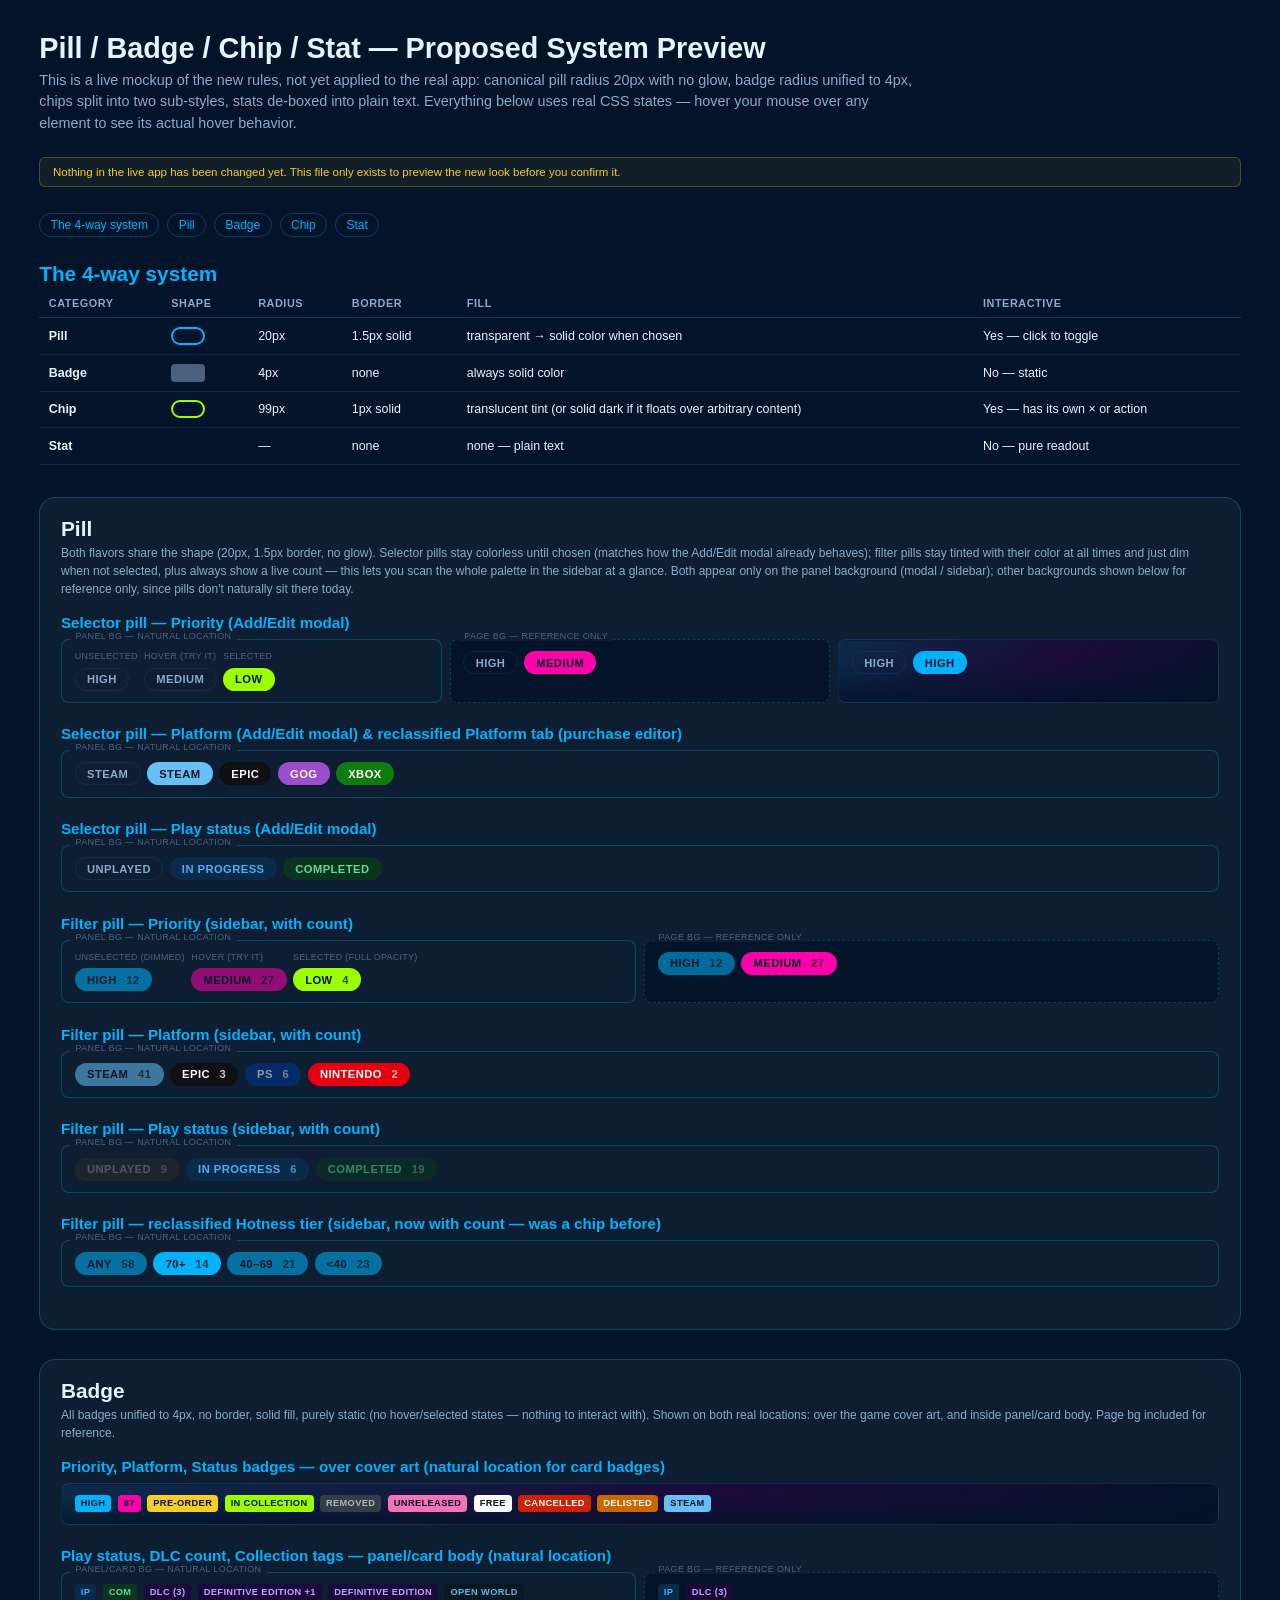
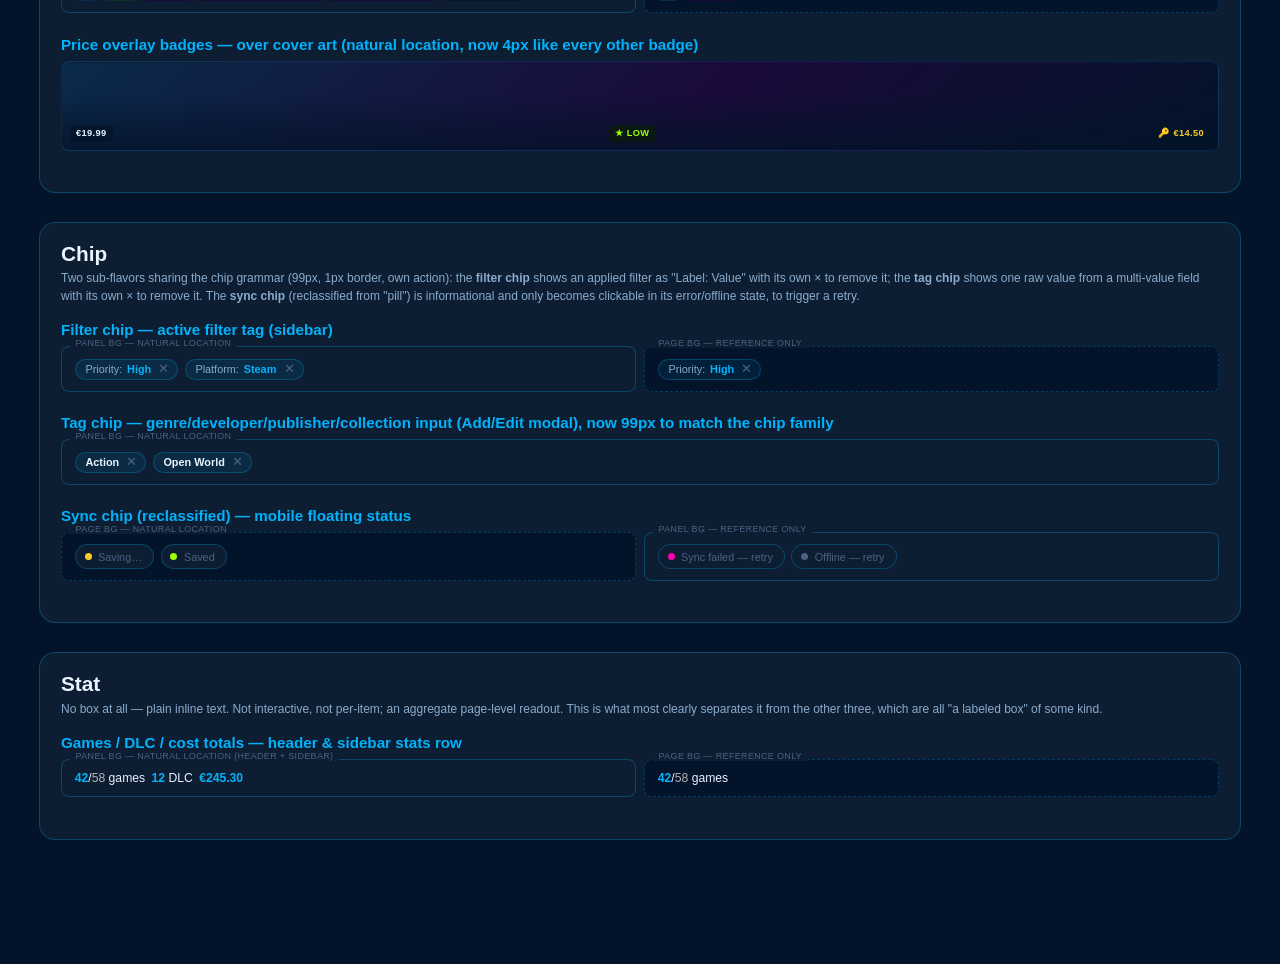
==== pills-badges-chips-stats-preview.html @ 70807a87 "Add live preview of proposed pill/badge/chip/stat system Interactive mockup (real CSS states, no app" ====
<!DOCTYPE html>
<html lang="en">
<head>
<meta charset="UTF-8">
<title>Pill / Badge / Chip / Stat — Proposed System Preview</title>
<link rel="stylesheet" href="style.css">
<style>
.audit-wrap{max-width:1240px;margin:0 auto;padding:2rem 1.2rem 6rem;font-family:'Inter',sans-serif}
.audit-h1{font-family:'Rajdhani',sans-serif;font-size:1.8rem;font-weight:700;color:var(--text);margin-bottom:.3rem}
.audit-sub{color:var(--t2);font-size:.9rem;margin-bottom:1.4rem;max-width:880px;line-height:1.5}
.audit-toc{display:flex;gap:.5rem;flex-wrap:wrap;margin-bottom:1.6rem;font-size:.75rem}
.audit-toc a{color:var(--blue);border:1px solid var(--bd2);border-radius:99px;padding:.25rem .65rem}
.audit-hint{font-size:.72rem;color:var(--amber);background:#f7cd2610;border:1px solid #f7cd2640;border-radius:6px;padding:.5rem .8rem;margin-bottom:1.6rem}

/* system legend */
.sys-table{width:100%;border-collapse:collapse;font-size:.78rem;margin-bottom:2rem}
.sys-table th{text-align:left;color:var(--t2);font-family:'Rajdhani',sans-serif;font-size:.68rem;letter-spacing:.05em;
  text-transform:uppercase;padding:.5rem .6rem;border-bottom:1px solid var(--bd2)}
.sys-table td{padding:.55rem .6rem;border-bottom:1px solid var(--bd);color:var(--text)}
.sys-shape{display:inline-block;width:34px;height:18px;vertical-align:-4px;margin-right:.4rem;border-width:2px;border-style:solid}

/* section shells */
.cat{background:var(--s1);border:1px solid var(--bd2);border-radius:var(--rl);padding:1.2rem 1.3rem;margin-bottom:1.8rem}
.cat-title{font-family:'Rajdhani',sans-serif;font-size:1.3rem;font-weight:700;color:var(--text);margin-bottom:.2rem}
.cat-sub{font-size:.75rem;color:var(--t2);margin-bottom:1rem;line-height:1.5}
.subblock{margin-bottom:1.4rem}
.subblock-title{font-family:'Rajdhani',sans-serif;font-size:.95rem;font-weight:700;color:var(--blue);margin-bottom:.5rem}

/* background swatch rows */
.bgrow{display:flex;gap:.5rem;flex-wrap:wrap;margin-bottom:.6rem}
.bgbox{flex:1;min-width:230px;border-radius:8px;padding:.7rem .8rem;position:relative}
.bg-page{background:var(--base);border:1px dashed var(--bd2)}
.bg-panel{background:#0d1e33;border:1px solid var(--bd2)}
.bg-cover{position:relative;background:linear-gradient(135deg,#0a2a4a,#1a0a3a 55%,#031329);border:1px solid var(--cbr);overflow:hidden}
.bg-cover::after{content:"";position:absolute;inset:0;background:linear-gradient(to top,#031329cc 0%,transparent 65%);pointer-events:none}
.bglabel{position:absolute;top:-9px;left:8px;background:var(--s1);padding:0 .35rem;font-size:.56rem;letter-spacing:.04em;
  text-transform:uppercase;color:var(--t3);font-family:'Rajdhani',sans-serif;z-index:2}
.bgbody{display:flex;flex-wrap:wrap;gap:.4rem;align-items:center;position:relative;z-index:1}
.statelabel{font-size:.56rem;color:var(--t3);text-transform:uppercase;letter-spacing:.03em;display:block;margin-bottom:.2rem}
.statecell{display:flex;flex-direction:column;align-items:flex-start;gap:.2rem}

/* ═══ PILL (shared grammar: 20px radius, 1.5px border, no glow) ═══ */
.dpill{display:inline-flex;align-items:center;gap:.3rem;padding:.28rem .7rem;border-radius:20px;
  border:1.5px solid var(--bd);background:transparent;color:var(--t2);cursor:pointer;
  font-family:'Rajdhani',sans-serif;font-weight:700;font-size:.7rem;text-transform:uppercase;letter-spacing:.04em;
  transition:border-color .15s,color .15s,background .15s,opacity .15s;white-space:nowrap;user-select:none}
/* selector pill: colorless until chosen */
.dpill-sel:hover{border-color:var(--blue);color:var(--text)}
.dpill-sel.on{background:var(--pc);border-color:transparent;color:var(--ptx,#031329)}
/* filter pill: always tinted with its color, dims when off, shows a count */
.dpill-filt{background:var(--pc);color:var(--ptx,#031329);border-color:transparent;opacity:.55}
.dpill-filt:hover{opacity:.8}
.dpill-filt.on{opacity:1}
.dpill-count{margin-left:.3rem;opacity:.75;font-weight:700}

/* ═══ BADGE (shared grammar: 4px radius, no border, solid fill, static) ═══ */
.dbadge{display:inline-block;padding:2px 6px;border-radius:4px;font-size:.58rem;font-weight:700;
  letter-spacing:.04em;text-transform:uppercase;line-height:1.4;white-space:nowrap;pointer-events:none;
  background:var(--pc);color:var(--ptx,#031329)}

/* ═══ CHIP (shared grammar: 99px radius, 1px border, translucent/standalone, has its own action) ═══ */
.dchip{display:inline-flex;align-items:center;gap:.3rem;border-radius:99px;border:1px solid var(--bd2);
  background:#02b3fc15;padding:.2rem .5rem .2rem .6rem;font-size:.68rem;color:var(--text)}
.dchip-label{color:var(--t2)}
.dchip-val{color:var(--blue);font-weight:600}
.dchip-x{background:transparent;border:none;color:var(--t3);cursor:pointer;padding:0 0 0 .15rem;font-size:.8rem;line-height:1;transition:color .1s}
.dchip-x:hover{color:var(--pink)}
.dchip-sync{border-radius:99px;border:1px solid var(--bd2);background:#0d1e33;padding:.32rem .7rem .32rem .55rem;
  font-size:.68rem;color:var(--t3);display:inline-flex;align-items:center;gap:.4rem}
.dchip-sync.clickable{cursor:pointer}
.dchip-sync.clickable:hover{border-color:var(--pink);color:var(--pink)}
.dchip-dot{width:7px;height:7px;border-radius:50%;display:inline-block}
.dchip-dot.syncing{background:var(--amber);animation:dchip-pulse 1.4s ease-in-out infinite}
.dchip-dot.ok{background:var(--green)}
.dchip-dot.err{background:var(--pink)}
.dchip-dot.off{background:var(--t3)}
@keyframes dchip-pulse{0%,100%{opacity:1}50%{opacity:.35}}

/* ═══ STAT (shared grammar: no box at all, plain text) ═══ */
.dstat{font-size:.76rem;color:var(--text)}
.dstat b{color:var(--blue);font-weight:700}
.dstat .muted{color:var(--muted)}

.legend-mini{display:flex;gap:1rem;flex-wrap:wrap;font-size:.68rem;color:var(--t3);margin-bottom:1rem}
.legend-mini span{display:inline-flex;align-items:center;gap:.3rem}
.legend-dot{width:8px;height:8px;border-radius:50%;display:inline-block}
</style>
</head>
<body style="overflow:auto;height:auto;display:block">
<div class="audit-wrap">
  <h1 class="audit-h1">Pill / Badge / Chip / Stat — Proposed System Preview</h1>
  <p class="audit-sub">This is a live mockup of the new rules, not yet applied to the real app: canonical pill radius 20px with no glow, badge radius unified to 4px, chips split into two sub-styles, stats de-boxed into plain text. Everything below uses real CSS states — hover your mouse over any element to see its actual hover behavior.</p>
  <div class="audit-hint">Nothing in the live app has been changed yet. This file only exists to preview the new look before you confirm it.</div>

  <div class="audit-toc">
    <a href="#system">The 4-way system</a>
    <a href="#pill">Pill</a>
    <a href="#badge">Badge</a>
    <a href="#chip">Chip</a>
    <a href="#stat">Stat</a>
  </div>

  <h2 class="cat-title" id="system" style="color:var(--blue)">The 4-way system</h2>
  <table class="sys-table">
    <tr><th>Category</th><th>Shape</th><th>Radius</th><th>Border</th><th>Fill</th><th>Interactive</th></tr>
    <tr><td><b>Pill</b></td><td><span class="sys-shape" style="border-radius:20px;border-color:var(--blue)"></span></td><td>20px</td><td>1.5px solid</td><td>transparent → solid color when chosen</td><td>Yes — click to toggle</td></tr>
    <tr><td><b>Badge</b></td><td><span class="sys-shape" style="border-radius:4px;border-color:var(--t3);background:var(--t3)"></span></td><td>4px</td><td>none</td><td>always solid color</td><td>No — static</td></tr>
    <tr><td><b>Chip</b></td><td><span class="sys-shape" style="border-radius:99px;border-color:var(--green)"></span></td><td>99px</td><td>1px solid</td><td>translucent tint (or solid dark if it floats over arbitrary content)</td><td>Yes — has its own × or action</td></tr>
    <tr><td><b>Stat</b></td><td><span class="sys-shape" style="border:none"></span></td><td>—</td><td>none</td><td>none — plain text</td><td>No — pure readout</td></tr>
  </table>

  <!-- ═══════════════════ PILL ═══════════════════ -->
  <div class="cat" id="pill">
    <div class="cat-title">Pill</div>
    <div class="cat-sub">Both flavors share the shape (20px, 1.5px border, no glow). Selector pills stay colorless until chosen (matches how the Add/Edit modal already behaves); filter pills stay tinted with their color at all times and just dim when not selected, plus always show a live count — this lets you scan the whole palette in the sidebar at a glance. Both appear only on the panel background (modal / sidebar); other backgrounds shown below for reference only, since pills don't naturally sit there today.</div>

    <div class="subblock">
      <div class="subblock-title">Selector pill — Priority (Add/Edit modal)</div>
      <div class="bgrow">
        <div class="bgbox bg-panel"><span class="bglabel">panel bg — natural location</span>
          <div class="bgbody">
            <div class="statecell"><span class="statelabel">Unselected</span><button class="dpill dpill-sel">High</button></div>
            <div class="statecell"><span class="statelabel">Hover (try it)</span><button class="dpill dpill-sel">Medium</button></div>
            <div class="statecell"><span class="statelabel">Selected</span><button class="dpill dpill-sel on" style="--pc:#9cff00;--ptx:#031329">Low</button></div>
          </div>
        </div>
        <div class="bgbox bg-page"><span class="bglabel">page bg — reference only</span>
          <div class="bgbody">
            <button class="dpill dpill-sel">High</button>
            <button class="dpill dpill-sel on" style="--pc:#ff00aa">Medium</button>
          </div>
        </div>
        <div class="bgbox bg-cover"><span class="bglabel">cover art — reference only</span>
          <div class="bgbody">
            <button class="dpill dpill-sel">High</button>
            <button class="dpill dpill-sel on" style="--pc:#02b3fc">High</button>
          </div>
        </div>
      </div>
    </div>

    <div class="subblock">
      <div class="subblock-title">Selector pill — Platform (Add/Edit modal) &amp; reclassified Platform tab (purchase editor)</div>
      <div class="bgrow">
        <div class="bgbox bg-panel"><span class="bglabel">panel bg — natural location</span>
          <div class="bgbody">
            <button class="dpill dpill-sel">Steam</button>
            <button class="dpill dpill-sel on" style="--pc:#66c0f4;--ptx:#031329">Steam</button>
            <button class="dpill dpill-sel on" style="--pc:#101014;--ptx:#fff">Epic</button>
            <button class="dpill dpill-sel on" style="--pc:#9b4dca;--ptx:#fff">GOG</button>
            <button class="dpill dpill-sel on" style="--pc:#107c10;--ptx:#fff">Xbox</button>
          </div>
        </div>
      </div>
    </div>

    <div class="subblock">
      <div class="subblock-title">Selector pill — Play status (Add/Edit modal)</div>
      <div class="bgrow">
        <div class="bgbox bg-panel"><span class="bglabel">panel bg — natural location</span>
          <div class="bgbody">
            <button class="dpill dpill-sel">Unplayed</button>
            <button class="dpill dpill-sel on" style="--pc:#0a2a4a;--ptx:#4ab0f5">In Progress</button>
            <button class="dpill dpill-sel on" style="--pc:#0a3320;--ptx:#5ddb8e">Completed</button>
          </div>
        </div>
      </div>
    </div>

    <div class="subblock">
      <div class="subblock-title">Filter pill — Priority (sidebar, with count)</div>
      <div class="bgrow">
        <div class="bgbox bg-panel"><span class="bglabel">panel bg — natural location</span>
          <div class="bgbody">
            <div class="statecell"><span class="statelabel">Unselected (dimmed)</span><button class="dpill dpill-filt" style="--pc:#02b3fc;--ptx:#031329">High<span class="dpill-count">12</span></button></div>
            <div class="statecell"><span class="statelabel">Hover (try it)</span><button class="dpill dpill-filt" style="--pc:#ff00aa;--ptx:#031329">Medium<span class="dpill-count">27</span></button></div>
            <div class="statecell"><span class="statelabel">Selected (full opacity)</span><button class="dpill dpill-filt on" style="--pc:#9cff00;--ptx:#031329">Low<span class="dpill-count">4</span></button></div>
          </div>
        </div>
        <div class="bgbox bg-page"><span class="bglabel">page bg — reference only</span>
          <div class="bgbody">
            <button class="dpill dpill-filt" style="--pc:#02b3fc;--ptx:#031329">High<span class="dpill-count">12</span></button>
            <button class="dpill dpill-filt on" style="--pc:#ff00aa;--ptx:#031329">Medium<span class="dpill-count">27</span></button>
          </div>
        </div>
      </div>
    </div>

    <div class="subblock">
      <div class="subblock-title">Filter pill — Platform (sidebar, with count)</div>
      <div class="bgrow">
        <div class="bgbox bg-panel"><span class="bglabel">panel bg — natural location</span>
          <div class="bgbody">
            <button class="dpill dpill-filt" style="--pc:#66c0f4;--ptx:#031329">Steam<span class="dpill-count">41</span></button>
            <button class="dpill dpill-filt on" style="--pc:#101014;--ptx:#fff">Epic<span class="dpill-count">3</span></button>
            <button class="dpill dpill-filt" style="--pc:#003791;--ptx:#fff">PS<span class="dpill-count">6</span></button>
            <button class="dpill dpill-filt on" style="--pc:#e4000f;--ptx:#fff">Nintendo<span class="dpill-count">2</span></button>
          </div>
        </div>
      </div>
    </div>

    <div class="subblock">
      <div class="subblock-title">Filter pill — Play status (sidebar, with count)</div>
      <div class="bgrow">
        <div class="bgbox bg-panel"><span class="bglabel">panel bg — natural location</span>
          <div class="bgbody">
            <button class="dpill dpill-filt" style="--pc:#2a2a2a;--ptx:#888">Unplayed<span class="dpill-count">9</span></button>
            <button class="dpill dpill-filt on" style="--pc:#0a2a4a;--ptx:#4ab0f5">In Progress<span class="dpill-count">6</span></button>
            <button class="dpill dpill-filt" style="--pc:#0a3320;--ptx:#5ddb8e">Completed<span class="dpill-count">19</span></button>
          </div>
        </div>
      </div>
    </div>

    <div class="subblock">
      <div class="subblock-title">Filter pill — reclassified Hotness tier (sidebar, now with count — was a chip before)</div>
      <div class="bgrow">
        <div class="bgbox bg-panel"><span class="bglabel">panel bg — natural location</span>
          <div class="bgbody">
            <button class="dpill dpill-filt" style="--pc:#02b3fc;--ptx:#031329">Any<span class="dpill-count">58</span></button>
            <button class="dpill dpill-filt on" style="--pc:#02b3fc;--ptx:#031329">70+<span class="dpill-count">14</span></button>
            <button class="dpill dpill-filt" style="--pc:#02b3fc;--ptx:#031329">40–69<span class="dpill-count">21</span></button>
            <button class="dpill dpill-filt" style="--pc:#02b3fc;--ptx:#031329">&lt;40<span class="dpill-count">23</span></button>
          </div>
        </div>
      </div>
    </div>
  </div>

  <!-- ═══════════════════ BADGE ═══════════════════ -->
  <div class="cat" id="badge">
    <div class="cat-title">Badge</div>
    <div class="cat-sub">All badges unified to 4px, no border, solid fill, purely static (no hover/selected states — nothing to interact with). Shown on both real locations: over the game cover art, and inside panel/card body. Page bg included for reference.</div>

    <div class="subblock">
      <div class="subblock-title">Priority, Platform, Status badges — over cover art (natural location for card badges)</div>
      <div class="bgrow">
        <div class="bgbox bg-cover"><span class="bglabel">cover art — natural location</span>
          <div class="bgbody">
            <span class="dbadge" style="--pc:#02b3fc;--ptx:#031329">High</span>
            <span class="dbadge" style="--pc:#ff00aa;--ptx:#031329">87</span>
            <span class="dbadge" style="--pc:#f7cd26;--ptx:#031329">PRE-ORDER</span>
            <span class="dbadge" style="--pc:#9cff00;--ptx:#031329">IN COLLECTION</span>
            <span class="dbadge" style="--pc:#353e46;--ptx:#b3b3b3">Removed</span>
            <span class="dbadge" style="--pc:#f472b6;--ptx:#031329">UNRELEASED</span>
            <span class="dbadge" style="--pc:#fff;--ptx:#031329">FREE</span>
            <span class="dbadge" style="--pc:#cc2200;--ptx:#fff">CANCELLED</span>
            <span class="dbadge" style="--pc:#cc6600;--ptx:#fff">DELISTED</span>
            <span class="dbadge" style="--pc:#66c0f4;--ptx:#031329">Steam</span>
          </div>
        </div>
      </div>
    </div>

    <div class="subblock">
      <div class="subblock-title">Play status, DLC count, Collection tags — panel/card body (natural location)</div>
      <div class="bgrow">
        <div class="bgbox bg-panel"><span class="bglabel">panel/card bg — natural location</span>
          <div class="bgbody">
            <span class="dbadge" style="--pc:#0a2a4a;--ptx:#4ab0f5">IP</span>
            <span class="dbadge" style="--pc:#0a3320;--ptx:#5ddb8e">COM</span>
            <span class="dbadge" style="--pc:#1a0a3a;--ptx:#c4a0ff">DLC (3)</span>
            <span class="dbadge" style="--pc:#1a0a3a;--ptx:#c4a0ff">Definitive Edition +1</span>
            <span class="dbadge" style="--pc:#1a0a3a;--ptx:#c4a0ff">Definitive Edition</span>
            <span class="dbadge" style="--pc:#0a1824;--ptx:#5db8e8">Open World</span>
          </div>
        </div>
        <div class="bgbox bg-page"><span class="bglabel">page bg — reference only</span>
          <div class="bgbody">
            <span class="dbadge" style="--pc:#0a2a4a;--ptx:#4ab0f5">IP</span>
            <span class="dbadge" style="--pc:#1a0a3a;--ptx:#c4a0ff">DLC (3)</span>
          </div>
        </div>
      </div>
    </div>

    <div class="subblock">
      <div class="subblock-title">Price overlay badges — over cover art (natural location, now 4px like every other badge)</div>
      <div class="bgrow">
        <div class="bgbox bg-cover" style="min-height:90px"><span class="bglabel">cover art — natural location</span>
          <div class="bgbody" style="position:absolute;bottom:8px;left:8px;right:8px;justify-content:space-between">
            <span class="dbadge" style="--pc:rgba(3,19,41,.75);--ptx:#e0f7ff">€19.99</span>
            <span class="dbadge" style="--pc:#0a1a0acc;--ptx:#9cff00">★ Low</span>
            <span class="dbadge" style="--pc:rgba(3,19,41,.75);--ptx:#f7cd26">🔑 €14.50</span>
          </div>
        </div>
      </div>
    </div>
  </div>

  <!-- ═══════════════════ CHIP ═══════════════════ -->
  <div class="cat" id="chip">
    <div class="cat-title">Chip</div>
    <div class="cat-sub">Two sub-flavors sharing the chip grammar (99px, 1px border, own action): the <b>filter chip</b> shows an applied filter as "Label: Value" with its own × to remove it; the <b>tag chip</b> shows one raw value from a multi-value field with its own × to remove it. The <b>sync chip</b> (reclassified from "pill") is informational and only becomes clickable in its error/offline state, to trigger a retry.</div>

    <div class="subblock">
      <div class="subblock-title">Filter chip — active filter tag (sidebar)</div>
      <div class="bgrow">
        <div class="bgbox bg-panel"><span class="bglabel">panel bg — natural location</span>
          <div class="bgbody">
            <span class="dchip"><span class="dchip-label">Priority:</span><span class="dchip-val">High</span><button class="dchip-x">✕</button></span>
            <span class="dchip"><span class="dchip-label">Platform:</span><span class="dchip-val">Steam</span><button class="dchip-x">✕</button></span>
          </div>
        </div>
        <div class="bgbox bg-page"><span class="bglabel">page bg — reference only</span>
          <div class="bgbody"><span class="dchip"><span class="dchip-label">Priority:</span><span class="dchip-val">High</span><button class="dchip-x">✕</button></span></div>
        </div>
      </div>
    </div>

    <div class="subblock">
      <div class="subblock-title">Tag chip — genre/developer/publisher/collection input (Add/Edit modal), now 99px to match the chip family</div>
      <div class="bgrow">
        <div class="bgbox bg-panel"><span class="bglabel">panel bg — natural location</span>
          <div class="bgbody">
            <span class="dchip"><span class="dchip-val" style="color:var(--text)">Action</span><button class="dchip-x">✕</button></span>
            <span class="dchip"><span class="dchip-val" style="color:var(--text)">Open World</span><button class="dchip-x">✕</button></span>
          </div>
        </div>
      </div>
    </div>

    <div class="subblock">
      <div class="subblock-title">Sync chip (reclassified) — mobile floating status</div>
      <div class="bgrow">
        <div class="bgbox bg-page"><span class="bglabel">page bg — natural location</span>
          <div class="bgbody">
            <span class="dchip-sync"><span class="dchip-dot syncing"></span>Saving…</span>
            <span class="dchip-sync"><span class="dchip-dot ok"></span>Saved</span>
          </div>
        </div>
        <div class="bgbox bg-panel"><span class="bglabel">panel bg — reference only</span>
          <div class="bgbody">
            <span class="dchip-sync clickable" title="Click to retry (try hovering)"><span class="dchip-dot err"></span>Sync failed — retry</span>
            <span class="dchip-sync clickable"><span class="dchip-dot off"></span>Offline — retry</span>
          </div>
        </div>
      </div>
    </div>
  </div>

  <!-- ═══════════════════ STAT ═══════════════════ -->
  <div class="cat" id="stat">
    <div class="cat-title">Stat</div>
    <div class="cat-sub">No box at all — plain inline text. Not interactive, not per-item; an aggregate page-level readout. This is what most clearly separates it from the other three, which are all "a labeled box" of some kind.</div>
    <div class="subblock">
      <div class="subblock-title">Games / DLC / cost totals — header &amp; sidebar stats row</div>
      <div class="bgrow">
        <div class="bgbox bg-panel"><span class="bglabel">panel bg — natural location (header + sidebar)</span>
          <div class="bgbody">
            <span class="dstat"><b>42</b>/<span class="muted">58</span> games</span>
            <span class="dstat"><b>12</b> DLC</span>
            <span class="dstat"><b>€245.30</b></span>
          </div>
        </div>
        <div class="bgbox bg-page"><span class="bglabel">page bg — reference only</span>
          <div class="bgbody"><span class="dstat"><b>42</b>/<span class="muted">58</span> games</span></div>
        </div>
      </div>
    </div>
  </div>

</div>
</body>
</html>
---- style.css ----
:root{
  --base:#031329;--s1:#0d1e33;--s3:#353e46;
  --cbg:#0d1e33;--cbr:#14528f55;
  --blue:#02b3fc;--pink:#ff00aa;--green:#9cff00;--amber:#f7cd26;--muted:#b3b3b3;
  --cyan:#02b3fc;--magenta:#ff00aa;--lime:#9cff00;
  --text:#e8f4ff;--t2:#8aabcc;--t3:#4a6280;
  --bd:#14528f44;--bd2:#02b3fc44;
  --pw:600px;--hh:60px;--r:10px;--rl:16px;
}

*,*::before,*::after{box-sizing:border-box;margin:0;padding:0}
html,body{height:100%}
body{font-family:'Inter',sans-serif;font-weight:300;background:var(--base);color:var(--text);
  display:flex;flex-direction:column;overflow:hidden;transition:background .3s,color .3s}
button,input,select,textarea{font-family:inherit}a{color:inherit;text-decoration:none}
button{text-transform:none;letter-spacing:0}
::-webkit-scrollbar{width:4px}::-webkit-scrollbar-track{background:transparent}
::-webkit-scrollbar-thumb{background:var(--s3);border-radius:99px}

/* HEADER */
#hdr{height:var(--hh);min-height:var(--hh);background:var(--s1);border-bottom:1px solid var(--bd);
  display:flex;align-items:center;padding:0 1.1rem;gap:.6rem;z-index:50;position:relative;flex-shrink:0}
.logo-svg{flex-shrink:0;display:block;user-select:none;-webkit-user-select:none}
.logo-badge{display:block!important}
.logo-full{display:none}
.hs{flex:1;position:relative}
.hs svg{position:absolute;left:8px;top:50%;transform:translateY(-50%);width:13px;height:13px;stroke:var(--t3);fill:none;pointer-events:none}
.hs input{width:100%;background:var(--base);border:1px solid var(--bd);border-radius:var(--r);
  padding:.36rem 3.2rem .36rem 1.9rem;color:var(--text);font-size:.78rem;outline:none;transition:border-color .15s}
.hs input:focus{border-color:var(--blue)}
.hs-clear{position:absolute;right:6px;top:50%;transform:translateY(-50%);
  background:transparent;border:1px solid var(--bd);border-radius:4px;color:var(--t3);
  font-size:.6rem;font-weight:600;padding:1px 6px;cursor:pointer;display:none;
  font-family:'Inter',sans-serif;transition:all .12s;white-space:nowrap;line-height:1.6}
.hs-clear.visible{display:block}
.hs-clear:hover{border-color:var(--pink);color:var(--pink)}
.hr{display:flex;align-items:center;gap:.35rem;flex-shrink:0}
.hb{background:var(--s3);border:1px solid var(--bd);color:var(--t2);border-radius:var(--r);height:30px;
  padding:0 .6rem;cursor:pointer;font-size:.72rem;font-weight:500;display:flex;align-items:center;gap:.28rem;
  transition:all .15s;white-space:nowrap}
.hb:hover{border-color:var(--blue);color:var(--blue)}
.hb.p{background:var(--blue);border-color:var(--blue);color:#031329;font-weight:700}.hb.on{background:#02b3fc18;border-color:var(--blue);color:var(--blue);font-weight:700}
.hb.p:hover{opacity:.85;color:#031329}
.hb.accent{background:#02b3fc18;border-color:#02b3fc66;color:var(--blue);font-weight:600}
.hb.accent:hover{background:#02b3fc28;border-color:var(--blue);color:var(--blue)}
#steamWishlistToggle{background:#02b3fc0a;border-color:#02b3fc44;color:#02b3fc88}
#steamWishlistToggle:hover{background:#02b3fc18;border-color:#02b3fc88;color:var(--blue)}
#steamWishlistToggle.accent{background:#02b3fc25;border-color:var(--blue);color:var(--blue)}

.ts{background:var(--base);border:1px solid var(--bd);color:var(--t2);border-radius:var(--r);
  padding:.25rem 1.5rem .25rem .55rem;font-size:.7rem;cursor:pointer;outline:none;appearance:none;
  background-image:url("data:image/svg+xml,%3Csvg xmlns='http://www.w3.org/2000/svg' width='10' height='10' viewBox='0 0 24 24' fill='none' stroke='%234a6280' stroke-width='2'%3E%3Cpath d='M6 9l6 6 6-6'/%3E%3C/svg%3E");
  background-repeat:no-repeat;background-position:right 6px center;transition:border-color .15s}
.ts:focus{border-color:var(--blue)}.ts option{background:var(--s1)}
.sc{display:flex;gap:.3rem;flex-wrap:wrap;margin-left:auto}
.chip,.sc-chip{background:#02b3fc15;border:1px solid var(--bd2);border-radius:99px;padding:.16rem .55rem;
  font-size:.66rem;color:var(--text);display:flex;align-items:center;gap:.22rem}
.chip b,.sc-chip b{color:var(--blue);font-weight:700}
.chip span,.sc-chip span{color:var(--t2)}

/* MAIN */
#main{flex:1;display:flex;flex-direction:column;overflow:hidden}
#content{flex:1;overflow-y:auto;overflow-x:visible;padding:1rem}
.sl{font-family:'Rajdhani',sans-serif;font-weight:700;font-size:.66rem;letter-spacing:.12em;
  text-transform:uppercase;color:var(--t3);margin-bottom:.5rem;display:flex;align-items:center;gap:.35rem;
  cursor:pointer;user-select:none;-webkit-user-select:none;position:relative}
.sl::after{content:'';flex:1;height:1px;background:var(--bd)}
.sl-toggle{font-size:.6rem;color:var(--t3);flex-shrink:0;transition:transform .2s;line-height:1;margin-left:.1rem}
.sl.collapsed .sl-toggle{transform:rotate(-90deg)}
.sb-body{overflow:hidden;transition:max-height .28s cubic-bezier(.4,0,.2,1)}.batch-sentinel{height:1px;width:100%;grid-column:1/-1;pointer-events:none;visibility:hidden}

/* ── PANEL INLINE EDIT (item 6) ── */
.ps-inline-edit{margin-top:.5rem;display:flex;flex-direction:column;gap:.5rem}

/* ── PLAY STATUS QUICK PICKER ── */
.ps-picker{position:fixed;z-index:400;background:var(--s1);border:1px solid var(--bd2);
  border-radius:var(--r);padding:.3rem;display:none;flex-direction:column;gap:1px;
  min-width:200px;box-shadow:0 8px 24px rgba(0,0,0,.5);backdrop-filter:blur(4px)}
.ps-picker.on{display:flex}
.ps-pick-opt{padding:5px 8px;font-size:.72rem;cursor:pointer;
  color:var(--text);transition:background .12s;display:flex;align-items:center;gap:.5rem}
.ps-pick-opt:hover{background:#02b3fc15}
.ps-pick-opt.active{background:#02b3fc22;border-left:2px solid var(--blue);padding-left:6px}
.ps-pick-opt .ps-pick-label{font-size:.72rem;color:var(--t2)}
.ps-pick-opt:hover .ps-pick-label,.ps-pick-opt.active .ps-pick-label{color:var(--text)}
.ps-seg{display:flex;flex-wrap:wrap;gap:.3rem;margin-top:.15rem}
.ps-seg-btn{padding:.22rem .55rem;font-size:.6rem;font-weight:700;cursor:default;pointer-events:none;
  letter-spacing:.06em;font-family:'Rajdhani',sans-serif;
  text-transform:uppercase;line-height:1;border-radius:99px;border:1.5px solid transparent;white-space:nowrap}
.ps-seg-idle{border-color:var(--bd)!important;background:var(--base)!important;color:var(--t3)!important}

/* ── DLC COUNT BADGE ON CARDS ── */
.dlc-count-badge{font-size:.62rem;color:#c4a0ff;cursor:default;white-space:nowrap;
  padding:1px 6px;border-radius:4px;border:1px solid #4a2080;background:#1a0a3a;
  margin-left:auto;flex-shrink:0;user-select:none;transition:background .12s}
.dlc-count-badge:hover{background:#2a1050}
/* ── COLLECTION TYPE BADGE ── */
.col-type-badge{font-size:.6rem;background:#1a0a3a;color:#c4a0ff;border:1px solid #4a2080;
  border-radius:4px;padding:1px 5px;max-width:120px;overflow:hidden;text-overflow:ellipsis;
  white-space:nowrap;display:inline-block;line-height:1.5}
/* ── PANEL DLC GRID ── */
.panel-dlc-item{cursor:pointer}
/* ── PLAY STATUS FILTER BADGE STYLE ── */
.ps-filter-opt{display:flex;align-items:center;gap:.5rem;padding:.3rem .45rem;border-radius:6px;
  cursor:pointer;transition:background .1s}
.ps-filter-opt:hover{background:#02b3fc15}
.ps-filter-opt.selected{background:#02b3fc18}
.ps-filter-opt.selected .fpop-opt-label{color:var(--text);font-weight:500}
/* ── FILTER SEARCH INPUT ── */
.fpop-search{width:100%;box-sizing:border-box;padding:.25rem .4rem;margin-bottom:.3rem;
  background:var(--base);border:1px solid var(--bd);border-radius:4px;
  color:var(--text);font-size:.74rem;outline:none}
.fpop-search:focus{border-color:var(--blue)}
/* Base game / DLC link in side panel */
.panel-base-game{display:flex;align-items:center;gap:0;padding:0;
  background:transparent;border:none;border-left:2px solid var(--bd2);border-radius:0;
  cursor:pointer;overflow:hidden;transition:border-color .18s}
.panel-base-game:hover{border-color:var(--blue)}
.panel-base-thumb{width:64px;height:36px;object-fit:cover;flex-shrink:0;display:block;
  background:var(--base);border-radius:4px;margin-left:.4rem}
.panel-base-info{display:flex;align-items:center;gap:.5rem;padding:.3rem .45rem .3rem .5rem;flex:1;min-width:0}
.panel-base-title{font-size:.76rem;font-weight:500;color:var(--t2);
  white-space:nowrap;overflow:hidden;text-overflow:ellipsis;flex:1}
.panel-base-arrow{color:var(--t3);font-size:.8rem;flex-shrink:0;transition:color .15s,transform .15s}
.panel-base-game:hover .panel-base-title{color:var(--text)}
.panel-base-game:hover .panel-base-arrow{color:var(--blue);transform:translateX(2px)}

/* ── COLLECTION MODE ── */

/* Collection card — same base as .gc but different pill bar */
.gc.col-card .hb2{display:none} /* no hotness bar */
.col-ps-badge{font-size:.58rem;font-weight:700;letter-spacing:.06em;text-transform:uppercase;
  padding:2px 6px;border-radius:99px;cursor:default;position:relative;white-space:nowrap}
.col-ps-badge .ps-tip{display:none;position:absolute;bottom:calc(100% + 5px);left:50%;
  transform:translateX(-50%);background:var(--s1);border:1px solid var(--bd2);
  border-radius:var(--r);padding:3px 8px;font-size:.65rem;font-weight:400;
  white-space:nowrap;pointer-events:none;z-index:200;color:var(--text);letter-spacing:0;text-transform:none}
.col-ps-badge:hover .ps-tip{display:block}
/* play status modal selector button — same pill shape as type-btn/prio-btn */
.ps-modal-btn{padding:.25rem .65rem;border-radius:20px;border:1.5px solid transparent;cursor:pointer;
  font-size:.7rem;font-weight:700;text-transform:uppercase;letter-spacing:.04em;
  font-family:'Rajdhani',sans-serif;transition:all .15s;align-self:flex-start}
.ps-modal-btn:hover{filter:brightness(1.15)}
/* play status colours */
.ps-UP{background:#2a2a2a;color:#888}
.ps-IP{background:#0a2a4a;color:#4ab0f5}
.ps-COM{background:#0a3320;color:#5ddb8e}
.ps-SUP{background:#3a2e00;color:#f0c040}
.ps-UF{background:#3a1a00;color:#f08030}
.ps-PDP{background:#2a0a4a;color:#c4a0ff}
.ps-WNC{background:#3a0a0a;color:#f08080}
.ps-WNP{background:#3a0a0a;color:#f08080}

/* Collection list view — two column grid on desktop */
.col-list{display:grid;grid-template-columns:1fr 1fr;gap:.3rem;width:100%}
@media(max-width:640px){.col-list{grid-template-columns:1fr}}
.col-row{display:flex;align-items:center;gap:.5rem;padding:.4rem .6rem;
  background:var(--s1);border:1px solid var(--bd);border-radius:var(--r);
  cursor:pointer;transition:background .12s;min-width:0;position:relative;overflow:hidden}
.col-row:hover{background:#02b3fc0d;border-color:var(--bd2)}
.col-row-thumb{width:36px;height:36px;object-fit:cover;border-radius:3px;flex-shrink:0;background:var(--s3)}
.col-row-thumb-ph{width:36px;height:36px;border-radius:3px;flex-shrink:0;background:var(--s3);
  display:flex;align-items:center;justify-content:center;font-size:.7rem;color:var(--t3)}
.col-row-title{flex:1;font-size:.76rem;font-weight:500;color:var(--text);
  white-space:nowrap;overflow:hidden;text-overflow:ellipsis;min-width:0}
.col-row-tags{display:flex;gap:.25rem;flex-wrap:nowrap;overflow:hidden;flex-shrink:1;min-width:0}
.col-row-tag{font-size:.55rem;font-weight:600;letter-spacing:.03em;padding:1px 5px;
  border-radius:99px;background:#1a0a3a;border:1px solid #4a2080;color:#c4a0ff;
  white-space:nowrap;flex-shrink:0}
.sb-body.expanded{overflow:visible}
.sb.collapsed .sb-body{max-height:0!important;overflow:hidden}
.sb{margin-bottom:1rem}

/* GRID */
.gg{display:grid;grid-template-columns:repeat(auto-fill,minmax(180px,220px));gap:.8rem;justify-content:center}
.gg.lv{grid-template-columns:1fr;gap:.3rem}

/* CARD */
.gc{background:var(--cbg);border:1px solid var(--cbr);border-radius:var(--rl);overflow:hidden;
  cursor:pointer;transition:border-color .15s,transform .15s,box-shadow .15s;position:relative;display:flex;flex-direction:column}
.gc:hover{border-color:var(--blue);transform:translateY(-2px);box-shadow:0 6px 20px #02b3fc12}
.swipe-hint-r,.swipe-hint-l{position:absolute;inset:0;display:flex;align-items:center;justify-content:center;
  font-size:1.8rem;opacity:0;pointer-events:none;z-index:10;border-radius:inherit}
.swipe-hint-r{background:linear-gradient(135deg,#9cff0011,#9cff0044);color:var(--green)}
.swipe-hint-l{background:linear-gradient(135deg,#ff00aa11,#ff00aa44);color:var(--pink)}
@media(min-width:641px){.swipe-hint-r,.swipe-hint-l{display:none}}
.gc.st-removed{opacity:.45;filter:grayscale(.6)}.gc.sb2{border-color:#9cff0044}
/* Meta tooltip */
.meta-tip{position:relative;display:inline-flex;align-items:center}
.meta-tip-icon{font-size:.62rem;color:var(--t3);cursor:help;line-height:1;margin-left:.25rem;flex-shrink:0;opacity:.7;transition:opacity .15s}
.meta-tip-icon:hover{opacity:1;color:var(--blue)}
.meta-tip-box{display:none;position:absolute;bottom:calc(100% + 5px);left:50%;transform:translateX(-50%);
  background:var(--s1);border:1px solid var(--bd2);border-radius:var(--r);
  padding:.4rem .55rem;font-size:.68rem;color:var(--t2);line-height:1.45;
  white-space:normal;width:180px;z-index:200;pointer-events:none;
  box-shadow:0 4px 16px #00000044}
.meta-tip-icon:hover + .meta-tip-box,
.meta-tip-icon:focus + .meta-tip-box{display:block}
/* Singleton fixed tooltip for clipped contexts */
#metaFloatTip{position:fixed;background:var(--s1);border:1px solid var(--bd2);border-radius:var(--r);
  padding:.4rem .55rem;font-size:.68rem;color:var(--t2);line-height:1.45;
  white-space:pre-line;width:180px;z-index:9999;pointer-events:none;
  box-shadow:0 4px 16px #00000055;display:none}
.gc.cancelled{border-color:#cc220033}
.gc.cancelled .cc,.gc.cancelled .cb,.gc.cancelled .ct,
.gc.cancelled .cbot,.gc.cancelled .cq,.gc.cancelled .cprice,
.gc.cancelled .b-unrel-card,.gc.cancelled .hb2,
.gc.cancelled .b-hot,.gc.cancelled .b-pre,.gc.cancelled .b-bt,
.gc.cancelled .b-rm,.gc.cancelled .b-rev,.gc.cancelled .b-prio,
.gc.cancelled .qb{filter:grayscale(1);opacity:.5}
.gc.cancelled .b-cancelled{filter:none!important;opacity:1!important}
.b-cancelled{background:#cc2200;color:#fff;border:1px solid #cc2200;font-size:.56rem;font-weight:700;letter-spacing:.04em;text-transform:uppercase;padding:2px 6px;border-radius:4px;line-height:1.4;pointer-events:none;white-space:nowrap;user-select:none;-webkit-user-select:none}
.b-plat{font-size:.54rem;font-weight:700;letter-spacing:.04em;text-transform:uppercase;padding:2px 6px;border-radius:4px;line-height:1.4;white-space:nowrap;flex-shrink:0;user-select:none;-webkit-user-select:none}
.cbot .b-plat{pointer-events:none}
.plat-filter-pills{display:flex;flex-wrap:wrap;gap:.35rem;padding:.3rem .1rem}
.plat-filter-pill{cursor:pointer;border:none;opacity:.5;transition:opacity .15s,box-shadow .15s;pointer-events:auto}
.plat-filter-pill:hover{opacity:.8}
.plat-filter-pill.selected{opacity:1;box-shadow:0 0 0 2px #fff4,inset 0 0 0 1px #fff3}
.plat-pill-count{margin-left:.3rem;font-size:.5rem;opacity:.8}

/* pill bar */
.pb{position:absolute;top:0;left:0;right:0;height:var(--rl);display:flex;align-items:center;
  justify-content:space-between;padding:0 6px;gap:3px;z-index:2;pointer-events:none}
.pb-r{display:flex;align-items:center;gap:3px}

/* cover */
.cc{width:100%;aspect-ratio:16/9;background:var(--s3);position:relative;overflow:hidden;flex-shrink:0}
.cc img{width:100%;height:100%;object-fit:cover;display:block}
.cph{width:100%;height:100%;display:flex;align-items:center;justify-content:center;font-size:1.6rem;
  background:linear-gradient(135deg,var(--s1),var(--base))}
.cg{position:absolute;inset:0;background:linear-gradient(to top,#031329cc 0%,transparent 60%);pointer-events:none}
.cc-plats{position:absolute;bottom:.35rem;right:.35rem;display:flex;gap:.2rem;flex-wrap:wrap;justify-content:flex-end;pointer-events:none;z-index:2}
.hb2{position:absolute;bottom:0;left:0;right:0;height:3px;background:var(--s3)}
.hf{height:100%;background:var(--pink);transition:width .3s}

/* badges */
.bdg{font-size:.56rem;font-weight:700;letter-spacing:.04em;text-transform:uppercase;
  padding:2px 6px;border-radius:4px;line-height:1.4;pointer-events:none;white-space:nowrap;
  user-select:none;-webkit-user-select:none}
.b-hot{background:var(--pink);color:#031329}
.b-rev{background:var(--amber);color:#031329;font-size:.56rem;font-weight:700;letter-spacing:.04em;
  text-transform:uppercase;padding:2px 6px;border-radius:4px;line-height:1.4;pointer-events:none;white-space:nowrap;
  user-select:none;-webkit-user-select:none}
.b-bt{background:var(--green);color:#031329}
.b-pre{background:var(--amber);color:#031329}
.b-rm{background:var(--s3);color:var(--muted);border:1px solid #4a5560}
.b-unrel{background:#f472b6;color:#031329}
.b-free{background:#ffffff;color:#031329}
/* priority label badge on card — same style as side panel pill */
.b-prio{font-size:.55rem;font-weight:700;letter-spacing:.04em;text-transform:uppercase;
  padding:2px 5px;border-radius:4px;line-height:1.4;pointer-events:none;white-space:nowrap;color:#031329}

/* card body */
.cb{padding:.5rem .65rem .55rem;flex:1;display:flex;flex-direction:column;gap:.3rem}
.ct{font-family:'Rajdhani',sans-serif;font-weight:700;font-size:.9rem;line-height:1.25;color:var(--text);
  white-space:nowrap;overflow:hidden;text-overflow:ellipsis;flex:1;min-width:0}
.cbot{display:flex;align-items:center;justify-content:space-between;flex-wrap:wrap;gap:.3rem;margin-top:auto}
.cprice{font-family:'Rajdhani',sans-serif;font-weight:700;font-size:.88rem;color:var(--blue);flex-shrink:0}
.ggp-ov{position:absolute;bottom:3px;left:0;right:0;display:flex;flex-wrap:nowrap;align-items:flex-end;justify-content:space-between;padding:0 .3rem .25rem;z-index:3;pointer-events:none}
.ggp-retail{font-family:'Rajdhani',sans-serif;font-weight:700;font-size:.75rem;color:#e0f7ff;background:rgba(3,19,41,.6);border-radius:3px;padding:.05rem .3rem;white-space:nowrap}
.ggp-keys{font-family:'Rajdhani',sans-serif;font-weight:700;font-size:.75rem;color:var(--amber);background:rgba(3,19,41,.6);border-radius:3px;padding:.05rem .3rem;white-space:nowrap}
.ggp-low{font-family:'Rajdhani',sans-serif;font-weight:700;font-size:.68rem;color:var(--green);background:#0a1a0acc;border-radius:3px;padding:.05rem .3rem;white-space:nowrap}
.ggp-hist-low{font-family:'Rajdhani',sans-serif;font-weight:700;font-size:.68rem;color:#ffd700;background:#1a140acc;border-radius:3px;padding:.05rem .3rem;white-space:nowrap}
.gg.lv .ggp-ov{display:none}
#ggFetchBubble{display:none;position:fixed;bottom:1.5rem;left:50%;transform:translateX(-50%);width:52px;height:52px;border-radius:50%;background:var(--cyan);border:none;cursor:pointer;z-index:400;align-items:center;justify-content:center;font-family:'Rajdhani',sans-serif;font-weight:700;font-size:.68rem;color:#031329;text-align:center;line-height:1.2;box-shadow:0 2px 16px rgba(2,179,252,.45);animation:ggPulse 1.8s ease-in-out infinite}
#ggFetchBubble.on{display:flex}
@keyframes ggPulse{0%,100%{box-shadow:0 2px 16px rgba(2,179,252,.45)}50%{box-shadow:0 2px 24px rgba(2,179,252,.8)}}
.b-unrel-card{font-family:'Rajdhani',sans-serif;font-size:.7rem;font-weight:700;letter-spacing:.04em;
  text-transform:uppercase;color:var(--lime);flex-shrink:0}
/* buttons row — centered */
.cq{display:flex;gap:.22rem;flex-wrap:wrap;justify-content:center;width:100%}
.qb{background:var(--base);border:1px solid var(--bd);color:var(--t3);border-radius:5px;
  width:22px;height:22px;display:flex;align-items:center;justify-content:center;
  cursor:pointer;font-size:.62rem;transition:all .15s;text-decoration:none;flex-shrink:0;
  touch-action:manipulation;-webkit-tap-highlight-color:transparent}
.qb:hover{border-color:var(--blue);color:var(--blue)}
.qb.ba{border-color:#ff00aa66;color:var(--pink)}
.qb.qr:hover{border-color:var(--pink);color:var(--pink)}
.qb.qri{color:var(--green);border-color:#9cff0044}
.qb.qri:hover{border-color:var(--green);color:var(--green)}
.qb.qb-bt:hover{border-color:var(--green);color:var(--green)}
.qb.qb-ap:hover{border-color:var(--green);color:var(--green)}
.qb img{width:12px;height:12px;object-fit:contain;display:block}

/* list view */
.gg.lv .gc{flex-direction:row;align-items:center;border-radius:var(--r)}
.gg.lv .cc{width:52px;height:36px;aspect-ratio:unset;flex-shrink:0;border-radius:var(--r) 0 0 var(--r)}
.gg.lv .pb,.gg.lv .cg,.gg.lv .hb2,.gg.lv .cc-plats{display:none}
.gg.lv .cb{flex-direction:row;align-items:center;padding:.4rem .65rem;gap:.5rem}
.gg.lv .ct{font-size:.82rem;white-space:nowrap;overflow:hidden;text-overflow:ellipsis;flex:1;min-width:0}
.gg.lv .cbot{margin-top:0;flex-shrink:0;flex-wrap:nowrap}
.gg.lv .cq{width:auto;flex-wrap:nowrap}
/* Mobile list view: two-row layout so title always has full width */
@media(max-width:640px){
  .gg.lv .cb{flex-direction:column;align-items:flex-start;gap:.2rem;padding:.4rem .6rem}
  .gg.lv .ct{-webkit-line-clamp:2;font-size:.84rem;width:100%}
  .gg.lv .cbot{width:100%;justify-content:flex-start;flex-wrap:wrap}
  .gg.lv .cq{width:auto}
  .qb.qr{display:none}
  .qb.qb-sdb{display:none}
  .qb.qb-bt{display:none}
  .qb.qb-wl{display:none}
}
/* Grid view: full-width tap bar at card bottom (all screen sizes) */
.gg:not(.lv) .cq{gap:0;margin:.25rem -.65rem -.55rem;width:calc(100% + 1.3rem);border-top:1px solid var(--bd)}
.gg:not(.lv) .qb{flex:1;height:40px;border-radius:0;border:none;border-left:1px solid var(--bd);font-size:.82rem}
.gg:not(.lv) .qb:first-child{border-left:none}
.gg:not(.lv) .qb img{width:16px;height:16px}
.gg:not(.lv) .qb svg{width:16px;height:16px}

/* empty */
.empty{grid-column:1/-1;text-align:center;padding:4rem 1rem;color:var(--t3)}
.ei{font-size:2.5rem;margin-bottom:.6rem}

/* SIDE PANEL */
#pov{display:none;position:fixed;inset:0;background:rgba(3,19,41,.55);backdrop-filter:blur(3px);z-index:260}
#pov.on{display:block}
#panel{position:fixed;top:0;right:0;bottom:0;width:var(--pw);max-width:100vw;
  background:var(--s1);border-left:1px solid var(--bd2);z-index:270;display:flex;flex-direction:column;
  transform:translateX(100%);transition:transform .28s cubic-bezier(.4,0,.2,1);overflow:hidden}
#panel.on{transform:translateX(0)}
#panel-drag-handle{position:absolute;top:0;left:0;bottom:0;width:6px;cursor:ew-resize;z-index:10;
  transition:background .15s}
#panel-drag-handle:hover,#panel-drag-handle.dragging{background:#02b3fc33}
.pcov{width:100%;height:195px;background:var(--s3);position:relative;flex-shrink:0;overflow:hidden}
.pcov img{width:100%;height:100%;object-fit:cover;display:block}
.pcg{position:absolute;inset:0;background:linear-gradient(to bottom,transparent 40%,var(--s1) 100%)}
.pcph{width:100%;height:100%;display:flex;align-items:center;justify-content:center;font-size:3rem;
  background:linear-gradient(135deg,var(--s3),var(--base))}
.pcl{position:absolute;top:.55rem;right:.55rem;background:#03132988;border:1px solid var(--bd);
  color:var(--t2);border-radius:7px;width:28px;height:28px;cursor:pointer;
  display:flex;align-items:center;justify-content:center;font-size:.85rem;transition:all .15s}
.pcl:hover{background:#02b3fc18;color:var(--blue)}
.pb2{flex:1;overflow-y:auto;padding:.85rem 1rem 2rem}
.pt{font-family:'Rajdhani',sans-serif;font-weight:700;font-size:1.35rem;line-height:1.2;color:var(--text)}
.pt-row{display:flex;align-items:flex-start;gap:.4rem;margin-bottom:.4rem}
.pt-row .pt{flex:1}
.pt-links{display:flex;gap:.25rem;flex-shrink:0;padding-top:.2rem}
.pt-lnk{display:flex;align-items:center;justify-content:center;width:26px;height:26px;
  border-radius:var(--r);background:var(--base);border:1px solid var(--bd);
  color:var(--t3);text-decoration:none;transition:all .15s;flex-shrink:0}
.pt-lnk:hover{border-color:var(--blue);color:var(--blue)}
.pt-lnk img{width:14px;height:14px;object-fit:contain;display:block}
.pm{display:flex;flex-wrap:wrap;gap:.3rem;margin-bottom:.65rem;align-items:center}
.ps{margin-bottom:.8rem}
.psl{font-size:.61rem;font-weight:600;letter-spacing:.1em;text-transform:uppercase;color:var(--t3);
  margin-bottom:.3rem;display:flex;align-items:center;gap:.3rem}
.psl::after{content:'';flex:1;height:1px;background:var(--bd)}
.pv{font-size:.8rem;color:var(--t2);line-height:1.6}
.pv-kv{display:grid;grid-template-columns:auto 1fr;gap:.2rem .5rem;align-items:baseline}
.pv-kv-lbl{color:var(--t3);white-space:nowrap;font-size:.78rem}
.pv-kv > span:not(.pv-kv-lbl){min-width:0;overflow-wrap:break-word;word-break:break-word}
.type-tog{display:flex;gap:.35rem}
.type-btn{padding:.25rem .65rem;border-radius:20px;border:1.5px solid var(--bd);
  background:transparent;color:var(--t2);cursor:pointer;font-size:.7rem;font-weight:700;
  text-transform:uppercase;letter-spacing:.04em;transition:all .15s;font-family:'Rajdhani',sans-serif}
.type-btn:hover{border-color:var(--blue);color:var(--text)}
#fTypeGame.on{background:var(--blue);border-color:transparent;color:#031329;font-weight:700}
#fTypeDlc.on{background:#c4a0ff;border-color:transparent;color:#1a0a3a;font-weight:700}
.plks{display:flex;gap:.35rem;flex-wrap:wrap;justify-content:center}
.plk{display:flex;align-items:center;gap:.28rem;background:var(--base);border:1px solid var(--bd);
  color:var(--t2);border-radius:var(--r);padding:.28rem .6rem;font-size:.7rem;font-weight:500;cursor:pointer;transition:all .15s}
.plk:hover{border-color:var(--blue);color:var(--blue)}
.plk img{width:13px;height:13px;object-fit:contain}
.pac{display:flex;gap:.4rem;flex-wrap:wrap;margin-top:.5rem}
.pa{flex:1;min-width:100px;background:var(--base);border:1px solid var(--bd);color:var(--t3);
  border-radius:5px;padding:.4rem .6rem;font-size:.72rem;font-weight:500;cursor:pointer;
  transition:all .15s;display:flex;align-items:center;justify-content:center;gap:.3rem;
  touch-action:manipulation;-webkit-tap-highlight-color:transparent}
.pa:hover{border-color:var(--blue);color:var(--blue)}
.pa.d:hover{border-color:var(--pink);color:var(--pink)}
.pa.s{border-color:#9cff0066;color:var(--green);background:#9cff0011}
.pa.s:hover{background:#9cff0022}
.hr2{display:flex;align-items:center;gap:.6rem}
.hotness-circle{display:block;width:32px;height:32px;flex-shrink:0}
.hotness-circle-wrap{margin-left:auto;display:inline-flex;align-items:center;gap:.25rem;flex-shrink:0}
.hotness-circle-num{font-family:'Rajdhani',sans-serif;font-weight:700;font-size:.78rem;color:var(--pink);line-height:1;min-width:1.6rem}
.ht{flex:1;height:5px;background:var(--s3);border-radius:99px;overflow:hidden}
.htf{height:100%;background:var(--pink);transition:width .3s}
.hn{font-family:'Rajdhani',sans-serif;font-weight:700;font-size:1rem;color:var(--pink);min-width:2rem;text-align:right}
/* .stars / .star moved to panel nav section above */
.rta{width:100%;background:var(--base);border:1px solid var(--bd);border-radius:var(--r);
  padding:.42rem .65rem;color:var(--text);font-size:.78rem;resize:vertical;min-height:60px;outline:none;transition:border-color .15s}
.rta:focus{border-color:var(--blue)}
#rmNote{min-height:70px}

/* Panel nav arrows */
.pcnav{position:absolute;bottom:.55rem;left:.55rem;display:flex;gap:.3rem;z-index:2}
.pcnav-btn{background:#03132988;border:1px solid var(--bd);color:var(--t2);border-radius:7px;
  width:28px;height:28px;cursor:pointer;display:flex;align-items:center;justify-content:center;
  font-size:1.2rem;line-height:1;transition:all .15s;padding:0}
.pcnav-btn:hover:not(:disabled){background:#02b3fc18;color:var(--blue)}
.pcnav-btn:disabled{opacity:.25;cursor:default;pointer-events:none}

/* Cover parallax — img gets transform/filter from JS */
.pcov img{will-change:transform;transform-origin:center top}

/* Half-star rating */
.stars{display:flex;gap:.15rem;margin-bottom:.35rem}
.star-pos{position:relative;display:inline-flex;align-items:center;justify-content:center;width:1.15rem;height:1.15rem;flex-shrink:0;cursor:pointer;overflow:hidden}
.star-half{position:absolute;font-size:1.1rem;color:var(--s3);line-height:1;width:100%;height:100%;display:flex;align-items:center;justify-content:center;transition:color .1s;user-select:none;pointer-events:none}
.star-half.on{color:var(--amber)}
.star-l{clip-path:inset(0 50% 0 0)}
.star-r{clip-path:inset(0 0 0 50%)}

/* Review card */
.review-card{background:var(--base);border:1px solid var(--bd);border-radius:var(--r);padding:.65rem .75rem}
.review-rating-row{display:flex;align-items:center;justify-content:space-between;margin-bottom:.5rem}
/* Mobile: stars+score left | date right on row 1; text spans full width on row 2 */
.review-row{display:grid;grid-template-columns:1fr auto;grid-template-rows:auto auto;gap:.3rem .5rem;align-items:center}
.review-row-stars{grid-column:1;grid-row:1;display:flex;flex-direction:column;align-items:flex-start}
.review-row-date{grid-column:2;grid-row:1;font-size:.6rem;font-weight:600;letter-spacing:.06em;text-transform:uppercase;color:var(--t3);white-space:nowrap;align-self:center}
.review-row-text{grid-column:1/-1;grid-row:2;font-size:.78rem;line-height:1.5;color:var(--t2)}
/* Desktop: stars top | date bottom in col 1; text spans both rows in col 2 */
@media(min-width:641px){
  .review-row{grid-template-columns:auto 1fr;grid-template-rows:auto auto}
  .review-row-stars{grid-column:1;grid-row:1;align-items:flex-start}
  .review-row-date{grid-column:1;grid-row:2;align-self:start}
  .review-row-text{grid-column:2;grid-row:1/-1;align-self:center}
}
.stars-zero{font-size:.65rem;color:var(--t3);cursor:pointer;line-height:1;flex-shrink:0;padding:1px 3px;border-radius:3px;transition:color .12s}
.stars-zero:hover{color:var(--pink)}
.stars-zero.active{color:var(--amber)}
.review-score{font-family:'Rajdhani',sans-serif;font-weight:700;font-size:1.6rem;color:var(--amber);line-height:1}
.review-score-denom{font-size:.85rem;color:var(--t3);font-weight:400;margin-left:.1rem}

/* DLC status dot */
.dlc-dot{width:7px;height:7px;border-radius:50%;flex-shrink:0;display:inline-block;margin-right:.35rem}
.dlc-dot.owned{background:var(--green)}
.dlc-dot.wishlisted{background:var(--amber)}
.dlc-dot.removed{background:var(--t3)}

/* Markdown rendered note text */
.note-md strong{font-weight:700;color:var(--text)}
.note-md em{font-style:italic}
.note-md ul{margin:.2rem 0 .2rem 1rem;padding:0;list-style:disc}
.note-md code{background:var(--s3);padding:1px 4px;border-radius:3px;font-size:.75em;font-family:monospace}

/* MODAL */
#mov{display:none;position:fixed;inset:0;background:rgba(3,19,41,.8);backdrop-filter:blur(4px);
  z-index:280;align-items:center;justify-content:center;padding:1rem}
#mov.on{display:flex}
.modal{background:var(--s1);border:1px solid var(--bd2);border-radius:var(--rl);
  padding:1.3rem;width:100%;max-width:720px;max-height:min(90vh,90dvh);overflow-y:auto}
.mt{font-family:'Rajdhani',sans-serif;font-weight:700;font-size:1.15rem;margin-bottom:1rem;color:var(--text)}
.fg2{display:grid;grid-template-columns:1fr 1fr;gap:.6rem;margin-bottom:.6rem}
.fr{margin-bottom:.6rem}
.fr label{display:block;font-size:.63rem;font-weight:600;letter-spacing:.08em;text-transform:uppercase;color:var(--t3);margin-bottom:.25rem}
.fr input,.fr select,.fr textarea{width:100%;background:var(--base);border:1px solid var(--bd);
  border-radius:var(--r);padding:.42rem .65rem;color:var(--text);font-size:.78rem;outline:none;
  transition:border-color .15s;appearance:none;font-family:'Inter',sans-serif;font-weight:300}
.fr input:focus,.fr select:focus,.fr textarea:focus{border-color:var(--blue)}
.fr input.err{border-color:var(--pink)!important}
.fr textarea{resize:vertical;min-height:58px}
.fr select{background-image:url("data:image/svg+xml,%3Csvg xmlns='http://www.w3.org/2000/svg' width='10' height='10' viewBox='0 0 24 24' fill='none' stroke='%234a6280' stroke-width='2'%3E%3Cpath d='M6 9l6 6 6-6'/%3E%3C/svg%3E");
  background-repeat:no-repeat;background-position:right 7px center;padding-right:1.5rem}
.fr select option{background:var(--s1)}
.req{color:var(--pink);font-size:.55rem;font-weight:700;letter-spacing:.06em;text-transform:uppercase;vertical-align:super}
.ferr{font-size:.63rem;color:var(--pink);margin-top:.2rem;display:none}
.ferr.on{display:block}
#parentAppIdRow.disabled{opacity:.4;pointer-events:none}
.ma{display:flex;gap:.6rem;margin-top:1rem}
.mb2{flex:1;border-radius:5px;padding:.5rem .9rem;font-size:.8rem;font-weight:500;cursor:pointer;
  font-family:'Inter',sans-serif;transition:all .15s;display:flex;align-items:center;justify-content:center;gap:.3rem;
  border:1px solid var(--bd);background:var(--base);color:var(--t3);
  touch-action:manipulation;-webkit-tap-highlight-color:transparent}
.mb2.p{background:var(--base);border-color:var(--blue);color:var(--blue);font-weight:600}
.mb2.p:hover{background:#02b3fc15}
.mb2.c{border-color:var(--bd);color:var(--t2)}
.mb2.c:hover{background:rgba(255,255,255,.05);border-color:var(--t2);color:var(--text)}

/* priority toggle buttons */
.prio-btns{display:flex;gap:.35rem}
.prio-btn{padding:.25rem .65rem;border-radius:20px;border:1.5px solid var(--bd);
  background:transparent;color:var(--t2);font-size:.7rem;font-weight:700;cursor:pointer;
  transition:all .15s;font-family:'Rajdhani',sans-serif;letter-spacing:.04em;text-transform:uppercase}
.prio-btn:hover{border-color:var(--blue);color:var(--text)}
.prio-btn[data-v="high"].prio-btn-on{background:var(--cyan);border-color:transparent;color:#031329}
.prio-btn[data-v="medium"].prio-btn-on{background:var(--magenta);border-color:transparent;color:#031329}
.prio-btn[data-v="low"].prio-btn-on{background:var(--lime);border-color:transparent;color:#031329}

/* chip input — same visual height as a standard .fr input */
.ciw{display:flex;flex-wrap:wrap;gap:.25rem;align-items:center;background:var(--base);
  border:1px solid var(--bd);border-radius:var(--r);
  padding:0 .4rem;cursor:text;min-height:34px;transition:border-color .15s}
.ciw:focus-within{border-color:var(--blue)}
.cich{background:#0a1824;border:1px solid #1a4060;color:#5db8e8;border-radius:4px;
  padding:2px 6px;font-size:.66rem;font-weight:500;display:flex;align-items:center;gap:.18rem}
.cich button{background:none;border:none;color:#02b3fc99;cursor:pointer;padding:0;font-size:.7rem;line-height:1}
.cich button:hover{color:var(--pink)}
.cich-ro{background:#1a0a3a;border:1px solid #4a2080;color:#c4a0ff;border-radius:4px;user-select:none;
  padding:2px 6px;font-size:.66rem;font-weight:500;display:inline-flex;align-items:center;gap:.18rem}
.cich-tag{background:#0a1824;border:1px solid #1a4060;color:#5db8e8;border-radius:4px;user-select:none;
  padding:2px 6px;font-size:.66rem;font-weight:500;display:inline-flex;align-items:center;gap:.18rem}
.cir{background:transparent;border:none;outline:none;color:var(--text);font-size:.78rem;flex:1;min-width:60px;padding:0}

/* genre suggestions dropdown */
.genre-wrap{position:relative}
.genre-dd{position:absolute;top:100%;left:0;right:0;background:var(--s1);border:1px solid var(--bd2);
  border-radius:var(--r);z-index:50;max-height:160px;overflow-y:auto;display:none;margin-top:2px}
.genre-dd.on{display:block}
/* inline modal pickers (store + play status) — same inline pattern as genre-dd */
.pick-wrap{position:relative;width:100%}
.pick-dd{position:absolute;top:calc(100% + 2px);left:0;right:0;background:var(--s1);
  border:1px solid var(--bd2);border-radius:var(--r);z-index:50;display:none;
  flex-direction:column;overflow-x:hidden;overflow-y:auto;box-shadow:0 4px 16px rgba(0,0,0,.4)}
.pick-dd.on{display:flex}
.pick-dd > *:first-child{border-radius:calc(var(--r) - 1px) calc(var(--r) - 1px) 0 0}
.pick-dd > *:last-child{border-radius:0 0 calc(var(--r) - 1px) calc(var(--r) - 1px)}
.pick-dd.up{top:auto;bottom:calc(100% + 2px)}
.dd-opt{display:flex;align-items:center;padding:.35rem .65rem;font-size:.76rem;color:var(--t2);cursor:pointer;transition:background .1s}
.dd-opt:hover{background:#02b3fc15;color:var(--text)}
.dd-opt.active{background:#02b3fc18;color:var(--blue)}
.dd-opt-count{font-size:.62rem;color:var(--t3);flex-shrink:0;margin-left:auto;padding-left:.4rem}

/* cover preview */
.cprev-wrap{width:100%;height:85px;border-radius:var(--r);margin-top:.35rem;position:relative;overflow:hidden}
.cprev{width:100%;height:100%;object-fit:cover;display:none}
.cprev-placeholder{position:absolute;inset:0;display:flex;align-items:center;justify-content:center;font-size:.72rem;color:var(--t3);border:1px dashed var(--t3);border-radius:var(--r)}
.cover-hint{font-size:.62rem;color:var(--amber);margin-top:.3rem;display:none}

/* date row — grid so UNRELEASED button never shifts */
.date-row{display:grid;grid-template-columns:1fr auto;align-items:center;gap:.5rem}
/* overlay wrapper: just relative positioning, tba row hides/shows */
.date-overlay-wrap{position:relative}
/* 3-column row for release / price / priority */
.fg3{display:grid;grid-template-columns:2fr 1fr 1.2fr;gap:.6rem;margin-bottom:.6rem}
@media(max-width:560px){.fg3{grid-template-columns:1fr}}
/* Type + [ParentAppId when DLC] + Priority row — flex so hidden middle item collapses */
.fg3-mid-stretch{display:flex;gap:.6rem;align-items:flex-start;margin-bottom:.6rem}
.fg3-mid-stretch > .fr{flex-shrink:0;margin-bottom:0}
.fg3-mid-stretch > #parentAppIdRow{flex:1;min-width:0;margin-bottom:0}
.fg2 > .fr,.fg3 > .fr,.fg4 > .fr{margin-bottom:0}
@media(max-width:560px){
  .fg3-mid-stretch{flex-wrap:wrap}
  .fg3-mid-stretch > #parentAppIdRow{flex-basis:100%;order:10}
}
/* Release date + Price + Hotness + Live prices 4-col row */
.fg4{display:grid;grid-template-columns:2fr .85fr .85fr .85fr;gap:.6rem;margin-bottom:.6rem}
@media(max-width:560px){.fg4{grid-template-columns:1fr 1fr 1fr}.fg4>:first-child{grid-column:1/-1}}
.fetch-tog{display:flex;gap:.35rem}
.fetch-btn{padding:.25rem .65rem;border-radius:20px;border:1.5px solid var(--bd);background:transparent;color:var(--t2);cursor:pointer;font-size:.7rem;font-weight:700;text-transform:uppercase;letter-spacing:.04em;transition:all .15s;font-family:'Rajdhani',sans-serif;white-space:nowrap;flex:1;text-align:center}
.fetch-btn:hover{border-color:var(--blue);color:var(--text)}
.fetch-btn.inc.on{background:var(--green);border-color:transparent;color:#031329}
.fetch-btn.skip.on{background:var(--pink);border-color:transparent;color:#031329}
/* Hamburger menu export/import two-column row */
.hmi-row2{display:grid;grid-template-columns:1fr 1fr;border-top:1px solid var(--bd)}
.hmi-row2 .hmi{border-top:none}
.hmi-row2 .hmi:last-child{border-left:1px solid var(--bd)}
.tba-btn{background:transparent;border:1.5px solid var(--bd);border-radius:20px;color:var(--t2);
  padding:.25rem .65rem;font-size:.7rem;font-weight:700;letter-spacing:.04em;cursor:pointer;
  white-space:nowrap;transition:all .15s;font-family:'Rajdhani',sans-serif;text-transform:uppercase}
.tba-btn:hover{border-color:var(--blue);color:var(--text)}
.tba-btn.on{background:var(--blue);border-color:transparent;color:#031329}

/* overlays */
#riov,#rmov,#btcov,#rdcov,#plcov,#wlovConfirm,#preorderConfirm,#ggFetchOv{display:none;position:fixed;inset:0;background:rgba(3,19,41,.8);backdrop-filter:blur(4px);
  z-index:300;align-items:center;justify-content:center;padding:1rem}
#riov.on,#rmov.on,#btcov.on,#rdcov.on,#plcov.on,#wlovConfirm.on,#preorderConfirm.on,#ggFetchOv.on{display:flex}
#rdcLog,#plcLog{max-height:300px;overflow-y:auto;font-size:.72rem;font-family:monospace;line-height:1.7;background:var(--base);border:1px solid var(--bd);border-radius:var(--r);padding:.5rem .7rem}
#rdcLog .rdc-ok{color:var(--green)}
#rdcLog .rdc-skip{color:var(--t3)}
#rdcLog .rdc-err{color:var(--pink)}
#plcLog .plc-ok{color:var(--green)}
#plcLog .plc-skip{color:var(--t3)}
#plcLog .plc-err{color:var(--pink)}
.b-delisted{background:#cc6600;color:#fff;font-size:.56rem;font-weight:700;letter-spacing:.04em;text-transform:uppercase;padding:2px 6px;border-radius:4px;line-height:1.4;pointer-events:none;white-space:nowrap;user-select:none;-webkit-user-select:none}


/* notes system */
.note-compose{display:flex;flex-direction:column;gap:.3rem;margin-bottom:.35rem}
.note-compose > .note-compose-date{align-self:flex-start}
.note-compose-date{background:var(--s1);border:1px solid var(--bd);
  border-radius:99px;padding:.18rem .52rem;color:var(--t3);font-size:.62rem;outline:none;
  transition:border-color .15s,color .15s;cursor:pointer;width:auto;min-width:0;flex-shrink:0}
.note-compose-date:focus{border-color:var(--blue);color:var(--text)}
.note-compose-footer{display:flex;gap:.4rem;align-items:center}
.note-compose-footer .note-compose-date{width:fit-content;flex:none}
.note-compose-footer .note-save-btn{width:auto;flex:1}
.note-entry{background:var(--base);border:1px solid var(--bd);border-radius:var(--r);padding:.5rem .65rem;margin-bottom:.4rem}
.note-date{font-size:.6rem;font-weight:600;letter-spacing:.06em;text-transform:uppercase;color:var(--t3);margin-bottom:.25rem}
.note-text{font-size:.78rem;color:var(--t2);line-height:1.5;white-space:pre-wrap;word-break:break-word}
.note-edit-area{width:100%;background:var(--s1);border:1px solid var(--blue);border-radius:5px;padding:.35rem .5rem;color:var(--text);font-size:.78rem;resize:vertical;min-height:50px;outline:none;font-family:inherit;display:none}
.note-actions{display:flex;gap:.3rem;margin-top:.35rem;justify-content:flex-end}
.note-btn{background:transparent;border:1px solid var(--bd);border-radius:5px;color:var(--t3);padding:.18rem .45rem;font-size:.62rem;cursor:pointer;transition:all .12s}
.note-btn:hover{border-color:var(--blue);color:var(--blue)}
.note-btn.save{border-color:var(--blue);color:var(--blue)}
.note-btn.save:hover{background:var(--blue);color:#031329}
.note-btn.del:hover{border-color:var(--pink);color:var(--pink)}
.note-add{width:100%;background:var(--base);border:1px solid var(--bd);border-radius:var(--r);padding:.42rem .65rem;color:var(--text);font-size:.78rem;resize:vertical;min-height:80px;outline:none;font-family:inherit;transition:border-color .15s;margin-bottom:.35rem}
.note-add:focus{border-color:var(--blue)}
.note-save-btn{width:100%;background:transparent;border:1px solid var(--bd);border-radius:var(--r);color:var(--t2);padding:.35rem;font-size:.72rem;font-weight:500;cursor:pointer;transition:all .15s}
.note-save-btn:hover{border-color:var(--blue);color:var(--blue)}
.note-add-toggle{width:100%;background:none;border:1px dashed var(--bd);border-radius:var(--r);
  color:var(--t3);font-size:.7rem;padding:.3rem;cursor:pointer;transition:all .15s;
  font-family:'Inter',sans-serif}
.note-add-toggle:hover{border-color:var(--blue);color:var(--blue)}
/* toast notification */
#toast{position:fixed;bottom:1.5rem;left:50%;transform:translateX(-50%) translateY(60px);
  background:var(--s1);border:1px solid var(--bd2);border-radius:var(--r);padding:.5rem 1rem;
  font-size:.76rem;color:var(--text);z-index:500;transition:transform .25s,opacity .25s;opacity:0;pointer-events:none;white-space:nowrap}
#toast.on{transform:translateX(-50%) translateY(0);opacity:1}
#toast.warn{border-color:var(--amber);color:var(--amber)}
#toast.err{border-color:var(--pink);color:var(--pink)}

/* ── SYNC FLOATING PILL ── */
/* Desktop: inline in header */
.sync-hdr{font-size:.68rem;font-weight:500;color:var(--t3);white-space:nowrap}
.sync-hdr:empty{display:none}
#syncPill{display:none} /* hidden on desktop */
/* Mobile: floating pill bottom-left */
@media(max-width:640px){
  .sync-hdr{display:none}
  #syncPill{
    display:flex;align-items:center;gap:.32rem;
    position:fixed;bottom:5rem;left:.85rem;z-index:490;
    background:var(--s1);border:1px solid var(--bd);border-radius:99px;
    padding:.3rem .65rem .3rem .5rem;font-size:.68rem;font-weight:500;color:var(--t3);
    box-shadow:0 2px 12px rgba(0,0,0,.25);
    transition:opacity .3s,transform .3s;
    cursor:pointer;user-select:none;-webkit-user-select:none;
  }
  #syncPill.hidden{opacity:0;transform:translateY(6px);pointer-events:none}
  #syncPill .sp-dot{
    width:7px;height:7px;border-radius:50%;background:var(--t3);flex-shrink:0;
    transition:background .3s;
  }
  #syncPill.sp-syncing .sp-dot{background:var(--amber);animation:sp-pulse 1s ease-in-out infinite}
  #syncPill.sp-ok .sp-dot{background:var(--green)}
  #syncPill.sp-err .sp-dot{background:var(--pink)}
  #syncPill.sp-offline .sp-dot{background:var(--t3)}
  @keyframes sp-pulse{0%,100%{opacity:1}50%{opacity:.35}}
}

input[type=date]::-webkit-calendar-picker-indicator{filter:invert(.5) sepia(1) saturate(3) hue-rotate(175deg);cursor:pointer}

/* ── BULK ACTIONS BAR ── */



/* ── TBA PAGINATION ── */
#calTba{display:flex;flex-direction:column}
.tba-list-viewport{flex:1;overflow:hidden;position:relative;cursor:grab;user-select:none}
.tba-list-viewport.dragging{cursor:grabbing}
.tba-list-track{display:flex;transition:transform .3s cubic-bezier(.4,0,.2,1);will-change:transform}
.tba-list-track.no-transition{transition:none}
.tba-list-page{width:100%;min-width:100%;flex-shrink:0;overflow:hidden;box-sizing:border-box}
.tba-pagination{display:flex;align-items:center;justify-content:center;
  padding:.5rem 0 0;border-top:1px solid var(--bd);margin-top:.4rem;gap:.3rem;flex-shrink:0}
.tba-page-dot{width:6px;height:6px;border-radius:50%;background:var(--s3);border:1px solid var(--bd);
  transition:background .2s,transform .2s;flex-shrink:0}
.tba-page-dot.active{background:var(--blue);transform:scale(1.3)}
.tba-page-btn{background:transparent;border:1px solid var(--bd);color:var(--t2);
  border-radius:4px;width:20px;height:20px;display:flex;align-items:center;justify-content:center;
  cursor:pointer;font-size:.75rem;line-height:1;transition:all .15s;padding:0}
.tba-page-btn:hover:not(:disabled){border-color:var(--blue);color:var(--blue)}
.tba-page-btn:disabled{opacity:.25;cursor:default}
.tba-page-info{font-size:.6rem;color:var(--t3);display:none}
/* Mobile TBA carousel */
@media(max-width:640px){
  .tba-list-viewport{overflow:hidden}
  .tba-pagination{padding:.4rem 0 0}
}
.gc[data-added-tip]:hover::after{
  content:attr(data-added-tip);
  position:absolute;bottom:calc(100% + 6px);left:50%;transform:translateX(-50%);
  background:#031329ee;border:1px solid var(--bd2);color:var(--t2);
  font-size:.6rem;font-weight:400;white-space:nowrap;
  padding:3px 8px;border-radius:5px;z-index:20;pointer-events:none;
  font-family:'Inter',sans-serif;letter-spacing:0;text-transform:none
}
/* ── FILTER POPOVERS ── */
.fpop-btn{background:transparent;border:1px solid var(--bd);color:var(--t2);border-radius:var(--r);
  padding:.25rem .65rem;font-size:.7rem;font-weight:500;cursor:pointer;transition:all .15s;
  white-space:nowrap;font-family:'Inter',sans-serif;display:flex;align-items:center;gap:.3rem}
.fpop-btn:hover{border-color:var(--blue);color:var(--blue)}
.fpop-btn.active{background:var(--blue);border-color:var(--blue);color:#031329;font-weight:700}
.fpop-btn.active:hover{opacity:.85}
.fpop-badge{background:#031329;color:var(--blue);border-radius:99px;font-size:.58rem;font-weight:700;padding:1px 5px;line-height:1.4}
.fpop-btn.active .fpop-badge{background:#031329aa;color:#fff}
.fpop-wrap{position:relative;flex-shrink:0}
.fpop{display:none;position:fixed;background:var(--s1);
  border:1px solid var(--bd2);border-radius:var(--rl);z-index:600;min-width:200px;max-width:260px;
  box-shadow:0 8px 24px rgba(0,0,0,.4);padding:.5rem}
.fpop.open{display:block}
.fpop-header{display:flex;align-items:center;justify-content:space-between;
  padding:.1rem .15rem .4rem;border-bottom:1px solid var(--bd);margin-bottom:.35rem;gap:.4rem}
.fpop-title{font-family:'Rajdhani',sans-serif;font-weight:700;font-size:.78rem;
  letter-spacing:.06em;text-transform:uppercase;color:var(--t3)}
.fpop-logic-btn{background:transparent;border:none;color:var(--t3);padding:.18rem .38rem;
  font-size:.62rem;font-weight:700;cursor:pointer;transition:all .12s;font-family:'Inter',sans-serif}
.fpop-logic-btn.on{background:var(--blue);color:#031329}
.fpop-clear{background:transparent;border:none;color:var(--t3);font-size:.62rem;cursor:pointer;
  font-family:'Inter',sans-serif;padding:.15rem .25rem;border-radius:4px;transition:all .12s;flex-shrink:0}
.fpop-clear:hover{color:var(--pink)}
.fpop-list{max-height:220px;overflow-y:auto;display:flex;flex-direction:column;gap:2px}
.fpop-opt{display:flex;align-items:center;gap:.5rem;padding:.3rem .45rem;border-radius:6px;
  cursor:pointer;transition:background .1s;user-select:none}
.fpop-opt:hover{background:#02b3fc15}
.fpop-opt input[type=checkbox]{accent-color:var(--blue);width:13px;height:13px;flex-shrink:0;cursor:pointer}
.fpop-opt-label{font-size:.74rem;color:var(--t2);flex:1;min-width:0;white-space:nowrap;overflow:hidden;text-overflow:ellipsis}
.fpop-opt-count{font-size:.62rem;color:var(--t3);flex-shrink:0}
.fpop-opt:has(input:checked) .fpop-opt-label{color:var(--text);font-weight:500}
.fpop-empty{font-size:.72rem;color:var(--t3);padding:.4rem .45rem;text-align:center}

/* Priority filter — no logic toggle */
.fpop-prio .fpop-header{justify-content:space-between}

/* ── CALENDAR 3-MONTH LAYOUT ── */
/* ── CALENDAR 2-MONTH VERTICAL LAYOUT ── */
.cal-2stack{display:flex;gap:0;min-height:0;height:100%;justify-content:center;}
.cal-months-col{display:flex;flex-direction:column;flex:0 0 358px;width:358px;overflow:visible}
.cal-month-block{padding:.55rem .75rem;border-bottom:1px solid var(--bd)}
.cal-month-block:last-child{border-bottom:none}
.cal-month-label{font-family:'Rajdhani',sans-serif;font-weight:700;font-size:.78rem;
  letter-spacing:.08em;text-transform:uppercase;color:var(--blue);text-align:center;
  margin-bottom:.3rem}
.cal-month-label.is-current{color:var(--pink)}
.cal-tba-wide{flex:1 1 0;min-width:0;border-left:1px solid var(--bd);
  padding:.75rem .85rem;display:flex;flex-direction:column}
.cal-tba-grid{display:grid;grid-template-columns:1fr 1fr;gap:.3rem}

/* ── CALENDAR ── */
#calOv.on{display:flex!important}
/* Calendar header layout */
.cal-hdr-inner{
  display:flex;align-items:center;gap:.5rem;
  padding:.85rem 1rem;flex-wrap:nowrap
}
.cal-hdr-title{
  font-family:Rajdhani,sans-serif;font-weight:700;font-size:1.1rem;
  color:var(--text);flex-shrink:0
}
.cal-hdr-nav{
  display:flex;align-items:center;gap:.35rem;flex:1;justify-content:center
}
.cal-month-sel{
  font-family:Rajdhani,sans-serif;font-weight:700;font-size:.88rem;
  color:var(--blue);min-width:100px
}
.cal-year-sel{
  font-family:Rajdhani,sans-serif;font-weight:700;font-size:.88rem;
  color:var(--blue);min-width:72px
}
.cal-hdr-right{display:flex;align-items:center;gap:.35rem;flex-shrink:0}
.cal-grid{display:grid;grid-template-columns:repeat(7,46px);gap:2px}
.cal-dow{font-size:.6rem;font-weight:700;letter-spacing:.08em;text-transform:uppercase;
  color:var(--t3);text-align:center;padding:.25rem 0;margin-bottom:2px}
.cal-cell{background:var(--base);border:1px solid var(--bd);border-radius:6px;
  width:46px;height:46px;padding:.2rem .25rem;position:relative;vertical-align:top}
.cal-cell.today{border-color:var(--blue);background:#02b3fc08}
.cal-cell.past .cal-dn{opacity:.4}
.cal-cell.other-month{opacity:.2;pointer-events:none}
.cal-dn{font-size:.6rem;font-weight:600;color:var(--t3);margin-bottom:.15rem;text-align:center}
.cal-cell.today .cal-dn{color:var(--blue);font-weight:700}
/* count badge replaces inline chips */
.cal-count{
  display:flex;align-items:center;justify-content:center;
  width:22px;height:22px;border-radius:50%;
  background:var(--blue);color:#031329;
  font-family:'Rajdhani',sans-serif;font-weight:700;font-size:.75rem;
  margin:0 auto;cursor:pointer;transition:transform .12s,box-shadow .12s;
  border:2px solid transparent;
}
.cal-count:hover{transform:scale(1.15);box-shadow:0 0 0 3px #02b3fc33}
.cal-count.has-pre{background:var(--amber)}
/* popover */
.cal-pop{
  display:none;position:absolute;z-index:400;
  background:var(--s1);border:1px solid var(--bd2);border-radius:var(--r);
  padding:.35rem;min-width:160px;max-width:220px;
  box-shadow:0 6px 20px rgba(0,0,0,.45);
  top:calc(100% + 4px);left:50%;transform:translateX(-50%);
}
.cal-cell:last-child .cal-pop,.cal-cell:nth-last-child(-n+2) .cal-pop{left:auto;right:0;transform:none}
.cal-pop.open{display:block}
.cal-pop-item{
  display:block;padding:.28rem .45rem;border-radius:5px;font-size:.72rem;
  color:var(--t2);cursor:pointer;white-space:nowrap;overflow:hidden;
  text-overflow:ellipsis;transition:background .1s,color .1s;
}
.cal-pop-item:hover{background:#02b3fc15;color:var(--text)}
.cal-pop-item.pre{color:var(--amber)}
.cal-pop-item.pre:hover{background:#f7cd2622}
/* keep old chip style for list view only */
.cal-chip{font-size:.6rem;font-weight:500;background:#02b3fc15;border:1px solid var(--bd2);
  border-radius:4px;padding:1px 4px;margin-bottom:2px;cursor:pointer;
  color:var(--blue);white-space:nowrap;overflow:hidden;text-overflow:ellipsis;
  transition:background .12s,color .12s;display:block;line-height:1.5}
.cal-chip:hover{background:var(--blue);color:#031329}
.cal-chip.pre{border-color:var(--amber);color:var(--amber)}
.cal-chip.pre:hover{background:var(--amber);color:#031329}
.cal-list-item{display:flex;align-items:center;gap:.5rem;padding:.35rem .5rem;
  border:1px solid var(--bd);border-radius:var(--r);margin-bottom:.3rem;cursor:pointer;
  transition:border-color .15s}
.cal-list-item:hover{border-color:var(--blue)}
.cal-list-date{font-family:Rajdhani,sans-serif;font-weight:700;font-size:.78rem;
  color:var(--blue);min-width:72px;flex-shrink:0}
.cal-list-title{font-size:.78rem;color:var(--text);flex:1;min-width:0;
  white-space:nowrap;overflow:hidden;text-overflow:ellipsis}
.cal-tba-chip{padding:.28rem .5rem;
  border:1px solid var(--bd);border-radius:var(--r);margin-bottom:.3rem;
  cursor:pointer;transition:border-color .15s,color .15s;display:block;overflow:hidden}
.cal-tba-chip-title{font-size:.68rem;color:var(--text);white-space:nowrap;overflow:hidden;text-overflow:ellipsis;display:block}
.cal-tba-chip-sub{font-size:.6rem;color:var(--t3);white-space:nowrap;overflow:hidden;text-overflow:ellipsis;display:block}
.cal-tba-chip:hover .cal-tba-chip-title{color:var(--blue)}
.cal-tba-chip:hover .cal-tba-chip-sub{color:#02b3fc99}
.cal-tba-chip.prio-high{border-left-color:var(--blue);border-left-width:3px}
.cal-tba-chip.prio-medium{border-left-color:var(--pink);border-left-width:3px}
.cal-tba-chip.prio-low{border-left-color:var(--lime);border-left-width:3px}
.cal-tba-toggle.on{background:var(--blue);border-color:var(--blue);color:#031329;font-weight:700}
@media(max-width:640px){
  #calTba{display:none}
  .cal-arrow{display:none!important}
  .cal-tba-toggle{display:flex!important}
  /* Two-row header on mobile */
  .cal-hdr-inner{flex-wrap:wrap;padding:.6rem .75rem;gap:.4rem}
  .cal-hdr-title{flex:1}
  .cal-hdr-nav{flex:none;width:100%;order:3;justify-content:flex-start}
  .cal-month-sel{flex:1;min-width:0}
  .cal-hdr-right{order:2;margin-left:auto}
  .cal-chip{font-size:.55rem}
  .cal-cell{min-height:52px;padding:.2rem}
  .cal-list-item{flex-direction:column;align-items:flex-start;gap:.15rem}
  .cal-list-date{min-width:unset}
}

/* ── TILT CARD EFFECT ── */
.gc{transform-style:preserve-3d;will-change:transform}
.gg.lv .gc{transform-style:flat}
.gg.lv .gc:hover{transform:none}

/* ── MODE PILL TOGGLE (Wishlist / Collection) ── */
.mode-tog{display:flex;border-radius:var(--r);overflow:hidden;border:1px solid var(--bd);height:30px}
.mode-btn{padding:0 .75rem;background:transparent;color:var(--t2);border:none;cursor:pointer;font-size:.72rem;font-weight:500;white-space:nowrap;transition:background .15s,color .15s;font-family:'Inter',sans-serif}
.mode-btn.on{background:var(--blue);color:#031329;font-weight:700}
.mode-btn:not(.on):hover{color:var(--blue)}

/* ── DESKTOP HAMBURGER MENU ── */
#dhmenu{
  display:none;position:fixed;top:var(--hh);right:0;
  background:var(--s1);border:1px solid var(--bd2);border-top:none;
  border-radius:0 0 var(--rl) var(--rl);z-index:350;min-width:220px;
  box-shadow:0 8px 24px rgba(0,0,0,.35)
}
#dhmenu.on{display:block}
@media(max-width:640px){#dhmenu{display:none!important}}

/* ── HAMBURGER MENU ── */
#hmenu{
  display:none;position:fixed;top:var(--hh);right:0;
  background:var(--s1);border:1px solid var(--bd2);border-top:none;
  border-radius:0 0 var(--rl) var(--rl);z-index:350;min-width:220px;
  box-shadow:0 8px 24px rgba(0,0,0,.35)
}
#hmenu.on{display:block}
.hm-search{position:relative;padding:.6rem .75rem .45rem}
.hm-search input{
  width:100%;background:var(--base);border:1px solid var(--bd);border-radius:var(--r);
  padding:.38rem .7rem .38rem 1.9rem;color:var(--text);font-size:.82rem;outline:none;
  transition:border-color .15s
}
.hm-search input:focus{border-color:var(--blue)}
.hmi{
  display:block;width:100%;background:transparent;border:none;border-top:1px solid var(--bd);
  color:var(--t2);padding:.65rem .75rem;font-size:.8rem;font-weight:500;cursor:pointer;
  text-align:left;transition:background .12s,color .12s
}
.hmi:first-of-type{border-top:none}
.hmi:hover{background:#02b3fc15;color:var(--text)}
.hmi-theme{display:flex;align-items:center;justify-content:space-between;padding:.5rem .75rem;border-top:1px solid var(--bd)}
.hmi-theme-label{font-size:.8rem;font-weight:500;color:var(--t2)}

/* ── MOBILE HEADER ── */
@media(max-width:640px){
  #hdr{flex-wrap:nowrap;padding:0 .65rem;gap:.35rem;overflow:visible}
  .logo-full{display:none!important}
  .hs-desk{display:none!important}
  .hs-mob{display:flex!important;flex:1;min-width:0}
  .sync-hdr{display:none}
  .hr{gap:.2rem;flex-shrink:0;margin-left:0}
  .hb-label{display:none}
  .hb{padding:0 .4rem}
  .hb-desk{display:none!important}
  .hb-mob{display:flex!important}
}
@media(min-width:641px){.hs-mob{display:none!important}.hs-desk{display:flex!important}}
@media(min-width:641px){
  .logo-full{display:block!important}
  .hb-mob{display:none!important}
  #hmenu{display:none!important}
  .hs-mob{display:none!important}
  .hs-desk{display:flex!important}
}
@media(max-width:560px){
  :root{--pw:100vw}.fg2{grid-template-columns:1fr}.gg{grid-template-columns:repeat(auto-fill,minmax(145px,1fr))}
  .sc{display:none}
}

/* ── TODAY'S RELEASES TICKER ───────────────────── */
#todayTicker{
  display:none;
  background:var(--s1);
  border-top:2px solid var(--pink);
  border-bottom:2px solid var(--pink);
  overflow:hidden;
  white-space:nowrap;
  position:relative;
  height:32px;
}
#todayTicker.active{display:flex;align-items:center}
.ticker-label{
  flex-shrink:0;
  background:var(--pink);
  color:#fff;
  font-family:'Rajdhani',sans-serif;
  font-weight:700;
  font-size:.72rem;
  letter-spacing:.08em;
  text-transform:uppercase;
  padding:0 .75rem;
  height:100%;
  display:flex;align-items:center;
  z-index:2;
  white-space:nowrap;
}
.ticker-track{
  flex:1;overflow:hidden;position:relative;height:100%;
  display:flex;align-items:center;
}
.ticker-inner{
  display:flex;align-items:center;gap:2.5rem;
  padding-left:1.5rem;
}
.ticker-item{
  font-size:.72rem;font-family:'Rajdhani',sans-serif;font-weight:600;
  color:var(--t2);cursor:pointer;transition:color .15s;
  white-space:nowrap;letter-spacing:.03em;
}
.ticker-item:hover{color:var(--pink)}
.ticker-item::before{content:'▸ ';color:var(--pink);font-size:.6rem}

/* ── SHORTCUTS POPOVER ── */
.kb-help-btn{font-family:'Rajdhani',sans-serif;font-weight:700;font-size:.85rem;position:relative}
.kb-pop{display:none;position:absolute;top:calc(100% + 8px);right:0;background:var(--s1);
  border:1px solid var(--bd2);border-radius:var(--rl);z-index:400;min-width:210px;
  box-shadow:0 8px 24px rgba(0,0,0,.4);padding:.6rem .75rem}
.kb-pop.open{display:block}
.kb-pop-title{font-family:'Rajdhani',sans-serif;font-weight:700;font-size:.7rem;letter-spacing:.1em;
  text-transform:uppercase;color:var(--t3);margin-bottom:.45rem;padding-bottom:.3rem;border-bottom:1px solid var(--bd)}
.kb-row{display:flex;align-items:center;justify-content:space-between;gap:.5rem;
  padding:.18rem 0;font-size:.72rem;color:var(--t2)}
.kb-key{background:var(--s3);border:1px solid var(--bd2);border-radius:4px;
  padding:.1rem .38rem;font-family:'Rajdhani',sans-serif;font-weight:700;font-size:.72rem;
  color:var(--blue);white-space:nowrap;flex-shrink:0}

/* ── PER-PLATFORM PURCHASES ── */
.coll-box{background:var(--base);border:1px solid var(--bd);border-radius:var(--r);overflow:hidden}
.coll-box-hdr{background:var(--base);border-bottom:1px solid var(--bd);padding:.4rem .75rem;display:flex;gap:.3rem;flex-wrap:wrap;justify-content:center}
.coll-box-body{padding:.65rem .75rem}
.purch-3col{display:flex;gap:.6rem;flex-wrap:wrap;margin-bottom:.55rem}
.purch-cell{flex:1;min-width:60px;text-align:center}
.purch-lbl{font-size:.56rem;font-weight:600;letter-spacing:.08em;text-transform:uppercase;color:var(--t3);margin-bottom:.12rem}
.purch-val{font-size:.8rem;color:var(--t2)}
.coll-play-row{margin-bottom:.5rem;display:flex;justify-content:center}
.coll-2col{display:grid;grid-template-columns:1fr 1fr;gap:.4rem}
.coll-2col-cell{display:flex;flex-direction:column;align-items:center;justify-content:center}
.coll-chips-row{display:flex;gap:.28rem;flex-wrap:wrap;justify-content:center}
.plat-tabs{display:flex;gap:.3rem;flex-wrap:wrap;margin-bottom:.6rem;justify-content:center}
.plat-tab{padding:.22rem .6rem;border-radius:4px;border:1px solid var(--bd);background:transparent;
  color:var(--t2);font-size:.68rem;font-weight:700;cursor:pointer;transition:all .15s;
  font-family:'Rajdhani',sans-serif;letter-spacing:.04em;text-transform:uppercase}
.plat-tab:hover{border-color:var(--blue);color:var(--blue)}
.plat-tab.active{color:#031329;border-color:transparent}

.pick-btn{display:flex;align-items:center;gap:.4rem;padding:.35rem .7rem;
  border-radius:var(--r);border:1px solid var(--bd);background:var(--base);
  color:var(--t2);font-size:.78rem;font-weight:500;cursor:pointer;width:100%;
  text-align:left;transition:border-color .15s;box-sizing:border-box;min-width:0;overflow:hidden}
.pick-btn:hover{border-color:var(--blue);color:var(--text)}
.pick-btn > span:not(.spb-arrow){flex:1;min-width:0;white-space:nowrap;overflow:hidden;text-overflow:ellipsis}
.pick-btn .spb-arrow{flex-shrink:0;color:var(--t3);font-size:.65rem}


.btc-plat-pills{display:flex;gap:.4rem;flex-wrap:wrap;margin-bottom:0}
.btc-plat-pill{padding:.25rem .65rem;border-radius:20px;border:1.5px solid var(--bd);
  background:transparent;color:var(--t2);font-size:.7rem;font-weight:700;cursor:pointer;
  transition:all .15s;font-family:'Rajdhani',sans-serif;letter-spacing:.04em;text-transform:uppercase}
.btc-plat-pill:hover{border-color:var(--blue);color:var(--text)}
.btc-plat-pill.selected{border-color:transparent}

/* Add type picker */
.add-pick-btn{display:block;width:100%;padding:.55rem .75rem;text-align:left;background:transparent;border:none;cursor:pointer;border-radius:var(--r);color:var(--text);}
.add-pick-btn:hover{background:#02b3fc15;}
.add-pick-title{font-family:'Rajdhani',sans-serif;font-weight:700;font-size:.85rem;letter-spacing:.02em;}
.add-pick-sub{font-size:.65rem;color:var(--t3);margin-top:.1rem;}

/* ── FILTER SIDEBAR ── */

/* Overlay */
#fbar-ov{display:none;position:fixed;inset:0;background:rgba(3,19,41,.6);backdrop-filter:blur(2px);z-index:88}
#fbar-ov.on{display:block}

/* Sidebar */
#fbar{position:fixed;top:0;left:0;bottom:0;width:280px;background:var(--s1);border-right:1px solid var(--bd2);
  z-index:89;display:flex;flex-direction:column;transform:translateX(-100%);
  transition:transform .28s cubic-bezier(.4,0,.2,1);overflow:hidden}
#fbar.on{transform:translateX(0)}

/* Desktop: push main content */
@media(min-width:641px){
  #main{transition:margin-left .28s cubic-bezier(.4,0,.2,1)}
  #main.fbar-open{margin-left:280px}
}

/* Sidebar header */
.fbar-header{display:flex;align-items:center;justify-content:space-between;
  padding:.65rem 1rem;border-bottom:1px solid var(--bd);flex-shrink:0;
  background:var(--s1);min-height:48px}
.fbar-title{font-family:'Rajdhani',sans-serif;font-weight:700;font-size:.95rem;
  letter-spacing:.05em;text-transform:uppercase;color:var(--text)}
.fbar-close{background:transparent;border:none;color:var(--t3);font-size:1rem;
  cursor:pointer;padding:.25rem .4rem;border-radius:5px;transition:all .12s;line-height:1}
.fbar-close:hover{color:var(--text);background:#02b3fc18}

/* Sidebar body */
.fbar-body{flex:1;overflow-y:auto;overflow-x:hidden;padding:.4rem 0}

/* Sort row */
.fbar-sort-row{display:flex;gap:.5rem;padding:.35rem .75rem .2rem;flex-wrap:wrap}
.fbar-sort-item{display:flex;flex-direction:column;gap:.2rem;flex:1;min-width:0}
.fbar-sort-label{font-size:.6rem;font-weight:600;letter-spacing:.08em;text-transform:uppercase;color:var(--t3)}
.fbar-sort-item .ts{width:100%;font-size:.78rem;background:var(--base);border-color:var(--bd);color:var(--text);padding:.42rem 1.5rem .42rem .65rem}

/* Section */
.fbar-section{border-bottom:1px solid var(--bd)}
.fbar-sec-hdr{width:100%;display:flex;align-items:center;gap:.4rem;padding:.55rem .75rem;
  background:transparent;border:none;cursor:pointer;text-align:left;transition:background .1s}
.fbar-sec-hdr:hover{background:#02b3fc0a}
.fbar-sec-hdr-plain{cursor:default}
.fbar-sec-hdr-plain:hover{background:transparent}
.fbar-sec-title{font-family:'Rajdhani',sans-serif;font-size:.82rem;font-weight:600;
  letter-spacing:.04em;text-transform:uppercase;color:var(--t2);flex:1}
.fbar-sec-badge{background:var(--blue);color:#031329;border-radius:99px;
  font-size:.58rem;font-weight:700;padding:1px 6px;line-height:1.4;min-width:16px;text-align:center}
.fbar-sec-arrow{color:var(--t3);font-size:.65rem;transition:transform .18s;flex-shrink:0}
.fbar-sec-hdr.open .fbar-sec-arrow{transform:rotate(180deg)}

/* Section body */
.fbar-sec-body{padding:.35rem .75rem .55rem}
.fbar-section-always .fbar-sec-body{display:block!important}

/* Toolbar row (search + logic + clear) */
.fbar-sec-toolbar{display:flex;align-items:center;gap:.35rem;margin-bottom:.4rem;flex-wrap:wrap}
.fbar-search{flex:1;min-width:80px;background:var(--base);border:1px solid var(--bd);
  border-radius:5px;padding:.22rem .45rem;color:var(--text);font-size:.72rem;outline:none;transition:border-color .12s}
.fbar-search:focus{border-color:var(--blue)}
.fbar-logic-tog{display:flex;border:1px solid var(--bd);border-radius:5px;overflow:hidden;flex-shrink:0}
.fbar-logic-btn{background:transparent;border:none;color:var(--t3);padding:.2rem .4rem;
  font-size:.62rem;font-weight:700;cursor:pointer;transition:all .1s;font-family:'Rajdhani',sans-serif;letter-spacing:.04em;text-transform:uppercase}
.fbar-logic-btn.on{background:var(--blue);color:#031329}
.fbar-sec-clear{background:transparent;border:1px solid var(--bd);color:var(--t3);
  border-radius:5px;padding:.2rem .45rem;font-size:.62rem;cursor:pointer;transition:all .12s;
  white-space:nowrap;flex-shrink:0}
.fbar-sec-clear:hover{border-color:var(--pink);color:var(--pink)}
.fbar-fill{flex:1}

/* Options list */
.fbar-sec-list{display:flex;flex-direction:column;gap:2px;max-height:200px;overflow-y:auto}
.fbar-opt{display:flex;align-items:center;gap:.4rem;padding:.28rem .35rem;border-radius:5px;
  cursor:pointer;transition:background .1s;font-size:.76rem;color:var(--t2)}
.fbar-opt:hover{background:#02b3fc0f}
.fbar-opt.selected{background:#02b3fc18;color:var(--text)}
.fbar-opt-check{width:13px;height:13px;border:1.5px solid #2a5580;border-radius:3px;
  background:transparent;flex-shrink:0;display:flex;align-items:center;justify-content:center;
  transition:all .1s;font-size:.55rem}
.fbar-opt.selected .fbar-opt-check{background:var(--blue);border-color:var(--blue);color:#031329;font-weight:700}
.fbar-opt-label{flex:1;min-width:0;overflow:hidden;text-overflow:ellipsis;white-space:nowrap}
.fbar-opt-count{font-size:.62rem;color:var(--t3);flex-shrink:0}

/* Hotness tier chips */
.fbar-hot-chips{display:flex;gap:.4rem;flex-wrap:wrap;padding:.45rem .75rem .6rem}
.fbar-hot-chip{background:var(--base);border:1px solid var(--bd);border-radius:99px;
  color:var(--t2);font-size:.72rem;padding:.25rem .65rem;cursor:pointer;font-family:inherit;
  transition:background .12s,border-color .12s,color .12s;touch-action:manipulation}
.fbar-hot-chip:hover{border-color:var(--blue);color:var(--blue)}
.fbar-hot-chip.active{background:#02b3fc18;border-color:var(--blue);color:var(--blue)}

/* Filter bar pills (priority, play status, platform) */
.fbar-pills{display:flex;flex-wrap:wrap;gap:.3rem;padding:.1rem 0}
.fbar-pill{cursor:pointer;border:none;opacity:.55;transition:opacity .12s,box-shadow .12s;font-size:.62rem}
.fbar-pill:hover{opacity:.8}
.fbar-pill.selected{opacity:1;box-shadow:0 0 0 2px #fff4,inset 0 0 0 1px #fff3}

/* Sidebar footer */
.fbar-footer{padding:0;border-top:1px solid var(--bd);flex-shrink:0}
.fbar-clearall{width:100%;background:var(--base);border:none;color:var(--pink);
  border-radius:0;padding:0 0 env(safe-area-inset-bottom,0);
  min-height:44px;line-height:44px;
  font-size:.78rem;font-weight:500;letter-spacing:.04em;text-transform:uppercase;cursor:pointer;
  display:block;text-align:center;
  transition:background .15s,color .15s;touch-action:manipulation;-webkit-tap-highlight-color:transparent}
.fbar-clearall:hover{background:#ff00aa18;box-shadow:inset 0 2px 0 var(--pink)}
.fbar-clearall:active{background:#ff00aa33;color:var(--pink);transform:scale(0.97);transition:transform .05s}

/* Filters button in header */
#filtersToggleBtn{position:relative}
.fbar-main-badge{position:absolute;top:-5px;right:-5px;background:var(--blue);color:#031329;
  border-radius:99px;font-size:.55rem;font-weight:700;padding:1px 5px;line-height:1.4;pointer-events:none}

/* Active filter chips — inside fbar, above the body sections */
#fchips{display:flex;flex-wrap:wrap;gap:.3rem;padding:.35rem .75rem;
  border-bottom:1px solid var(--bd);flex-shrink:0}
#fchips:empty{display:none;padding:0;border-bottom:none}
.fchip{display:flex;align-items:center;gap:.25rem;background:#02b3fc15;
  border:1px solid var(--bd2);border-radius:99px;padding:.18rem .5rem .18rem .6rem;
  font-size:.65rem;color:var(--text)}
.fchip-label{color:var(--t2)}
.fchip-val{color:var(--blue);font-weight:600}
.fchip-x{background:transparent;border:none;color:var(--t3);cursor:pointer;padding:0 0 0 .2rem;
  font-size:.75rem;line-height:1;transition:color .1s}
.fchip-x:hover{color:var(--pink)}

/* Stat chips row — removed from main layout, shown in fbar */
.fbar-stats-row{display:flex;gap:.35rem;flex-wrap:wrap;padding:.45rem .75rem .3rem}
.fbar-stats-row .sc{margin-left:0;font-size:.72rem;gap:.35rem;flex-wrap:wrap}

/* Mobile bottom sheet */
@media(max-width:640px){
  #fbar{top:auto;bottom:0;left:0;right:0;width:100%;max-height:85vh;
    transform:translateY(100%);border-right:none;
    border-top:1px solid var(--bd2);border-radius:var(--rl) var(--rl) 0 0}
  #fbar.on{transform:translateY(0)}
  #main.fbar-open{margin-left:0!important}
  .fbar-sort-row{display:grid;grid-template-columns:1fr 1fr}
}

/* FAB (all screen sizes) */
.fbar-fab{position:fixed;bottom:1.5rem;right:1rem;width:48px;height:48px;border-radius:99px;
  background:var(--blue);border:none;color:#031329;font-size:1.1rem;cursor:pointer;
  z-index:87;box-shadow:0 4px 16px rgba(2,179,252,.4);display:flex;align-items:center;
  justify-content:center;transition:transform .12s,box-shadow .12s;
  touch-action:manipulation;-webkit-tap-highlight-color:transparent}
.fbar-fab:active{transform:scale(.92)}
.fbar-fab-badge{position:absolute;top:-4px;right:-4px;background:var(--pink);color:#fff;
  border-radius:99px;font-size:.5rem;font-weight:700;padding:1px 4px;min-width:14px;text-align:center;pointer-events:none}
/* On mobile filter FAB moves to left; radial FAB takes the right */
@media(max-width:640px){
  .fbar-fab{right:auto;left:1rem}
}

/* Back to top — sits above right FAB area */
#back-to-top{position:fixed;bottom:5.5rem;right:1rem;width:40px;height:40px;border-radius:50%;
  background:var(--s1);border:1px solid #9cff0066;color:var(--green);font-size:1.1rem;
  cursor:pointer;z-index:86;display:flex;align-items:center;justify-content:center;
  opacity:0;pointer-events:none;transition:opacity .2s,transform .2s;transform:translateY(8px);
  touch-action:manipulation;-webkit-tap-highlight-color:transparent}
#back-to-top.visible{opacity:1;pointer-events:auto;transform:translateY(0)}

/* ── RADIAL QUICK-ACCESS FAB (mobile only) ── */
#qfab{
  display:none;
  position:fixed;bottom:1.5rem;right:1rem;width:48px;height:48px;z-index:90;
  opacity:1;transition:opacity .15s,transform .15s;
}
#qfab.fbar-on{opacity:0;pointer-events:none;transform:scale(0)}
@media(max-width:640px){
  #qfab{display:block}
}
#qfabBtn{
  position:absolute;inset:0;width:48px;height:48px;border-radius:99px;
  background:var(--pink);border:none;color:#fff;cursor:pointer;
  display:flex;align-items:center;justify-content:center;
  box-shadow:0 4px 16px rgba(255,0,170,.45);
  transition:transform .25s cubic-bezier(.34,1.56,.64,1),background .2s,box-shadow .2s;
  touch-action:manipulation;-webkit-tap-highlight-color:transparent;z-index:1}
#qfabBtn svg{display:block;flex-shrink:0}
#qfabBtn:active{transform:scale(.92)}
#qfab.open #qfabBtn{transform:rotate(45deg);background:var(--blue);box-shadow:0 4px 16px rgba(2,179,252,.5);color:#031329}
.qfab-item{
  position:absolute;top:2px;left:2px;width:44px;height:44px;border-radius:99px;
  background:var(--s1);border:1px solid var(--bd2);cursor:pointer;
  display:flex;align-items:center;justify-content:center;
  box-shadow:0 2px 12px rgba(0,0,0,.5);
  transform:scale(0);opacity:0;pointer-events:none;
  transition:transform .25s cubic-bezier(.34,1.56,.64,1),opacity .2s;
  touch-action:manipulation;-webkit-tap-highlight-color:transparent}
.qfab-item:active{filter:brightness(1.3)}
/* Arc positions: 90°→180° quarter-circle, radius 90px */
#qfab.open #qfabCal {transform:translate(0px,-90px)     scale(1);opacity:1;pointer-events:auto;transition-delay:.0s}
#qfab.open #qfabMode{transform:translate(-45px,-78px)   scale(1);opacity:1;pointer-events:auto;transition-delay:.04s}
#qfab.open #qfabView{transform:translate(-78px,-45px)   scale(1);opacity:1;pointer-events:auto;transition-delay:.08s}
#qfab.open #qfabSync{transform:translate(-90px,0px)     scale(1);opacity:1;pointer-events:auto;transition-delay:.12s}
/* Item icon colors — white on dark navy */
#qfabCal svg,#qfabSync svg{display:block;flex-shrink:0}
#qfabCal svg,#qfabSync svg{stroke:#fff}
#qfabModeIco{
  display:flex;align-items:center;justify-content:center;
  width:20px;height:20px;
  font-size:.72rem;font-weight:800;line-height:1;
  color:#fff}
#qfabViewIco{
  display:flex;align-items:center;justify-content:center;
  width:20px;height:20px;
  font-size:1rem;line-height:1;
  color:#fff}
/* Radial backdrop — must be below #qfab (z-index:90) so arc items are tappable */
#qfab-ov{display:none;position:fixed;inset:0;z-index:89;
  background:rgba(0,0,0,.35);backdrop-filter:blur(1px);-webkit-backdrop-filter:blur(1px)}
#qfab-ov.on{display:block}

/* Card button active states */
.qb:active{background:#02b3fc33;border-color:var(--blue);color:var(--blue);transform:scale(0.9);transition:transform .05s}
.gg:not(.lv) .qb:hover{background:#02b3fc18;color:var(--blue)}
.gg:not(.lv) .qb.qr:hover{background:#ff00aa18;color:var(--pink)}
.gg:not(.lv) .qb.ba:hover{background:#ff00aa11;color:var(--pink)}
.gg:not(.lv) .qb.qb-bt:hover{background:#9cff0011;color:var(--green)}
.gg:not(.lv) .qb.qb-ap:hover{background:#9cff0011;color:var(--green)}
.gg:not(.lv) .qb:active{background:#02b3fc33;color:var(--blue);transform:scale(0.9)}
.pa:active{background:#02b3fc33;border-color:var(--blue);color:var(--blue);transform:scale(0.9);transition:transform .05s}
.mb2:active{background:#02b3fc33;border-color:var(--blue);color:var(--blue);transform:scale(0.9);transition:transform .05s}

/* Sticky modal buttons — tap-bar style (all modals) */
.modal{display:flex;flex-direction:column;overflow:hidden;padding:0}
.modal-body{flex:1;min-height:0;overflow-y:auto;padding:1.3rem 1.3rem .5rem}
.modal .ma{flex-shrink:0;display:flex;gap:0;padding:0;border-top:1px solid var(--bd);margin-top:0}
.modal .mb2{flex:1;height:44px;border-radius:0;border:none;border-left:1px solid var(--bd);background:var(--base);color:var(--t2);font-size:.8rem;padding:0;font-family:inherit;cursor:pointer;display:flex;align-items:center;justify-content:center;touch-action:manipulation;-webkit-tap-highlight-color:transparent;transition:background .12s,color .12s;text-transform:uppercase;letter-spacing:.04em}
.modal .mb2:first-child{border-left:none}
.modal .mb2:hover{box-shadow:inset 0 2px 0 var(--t2)}
.modal .mb2.p{background:var(--base);color:var(--blue)}
.modal .mb2.p:hover{background:#02b3fc15;box-shadow:inset 0 2px 0 var(--blue)}
.modal .mb2.add{color:var(--green)}
.modal .mb2.add:hover{background:#9cff0011;box-shadow:inset 0 2px 0 var(--green)}
.modal .mb2.d{color:var(--pink)}
.modal .mb2.d:hover{background:#ff00aa18;box-shadow:inset 0 2px 0 var(--pink)}
.modal .mb2.warn{color:var(--amber)}
.modal .mb2.warn:hover{background:#f7cd2618;box-shadow:inset 0 2px 0 var(--amber)}
.modal .mb2:active{background:#02b3fc33;color:var(--blue);transform:scale(0.9);transition:transform .05s}

/* Panel footer — card-grid tap-bar style */
.panel-footer{padding:0;background:var(--s1);flex-shrink:0}
.panel-footer:empty{display:none}
.panel-footer .pac{margin-top:0;gap:0;flex-wrap:nowrap;border-top:1px solid var(--bd)}
.panel-footer .pa{flex:1;height:44px;border-radius:0;border:none;border-left:1px solid var(--bd);text-transform:uppercase;letter-spacing:.04em;
  min-width:0;font-size:.72rem;padding:.3rem .2rem;background:var(--base);color:var(--t3)}
.panel-footer .pa:first-child{border-left:none}
.panel-footer .pa:hover{color:var(--blue);background:transparent;border-color:transparent;box-shadow:inset 0 2px 0 var(--blue)}
.panel-footer .pa.d:hover{color:var(--pink);background:transparent;border-color:transparent;box-shadow:inset 0 2px 0 var(--pink)}
.panel-footer .pa.s{color:var(--pink)}
.panel-footer .pa.s:hover{color:var(--pink);background:#ff00aa11;border-color:transparent;box-shadow:inset 0 2px 0 var(--pink)}
.panel-footer .pa.add{color:var(--green)}
.panel-footer .pa.add:hover{color:var(--green);background:#9cff0011;border-color:transparent;box-shadow:inset 0 2px 0 var(--green)}
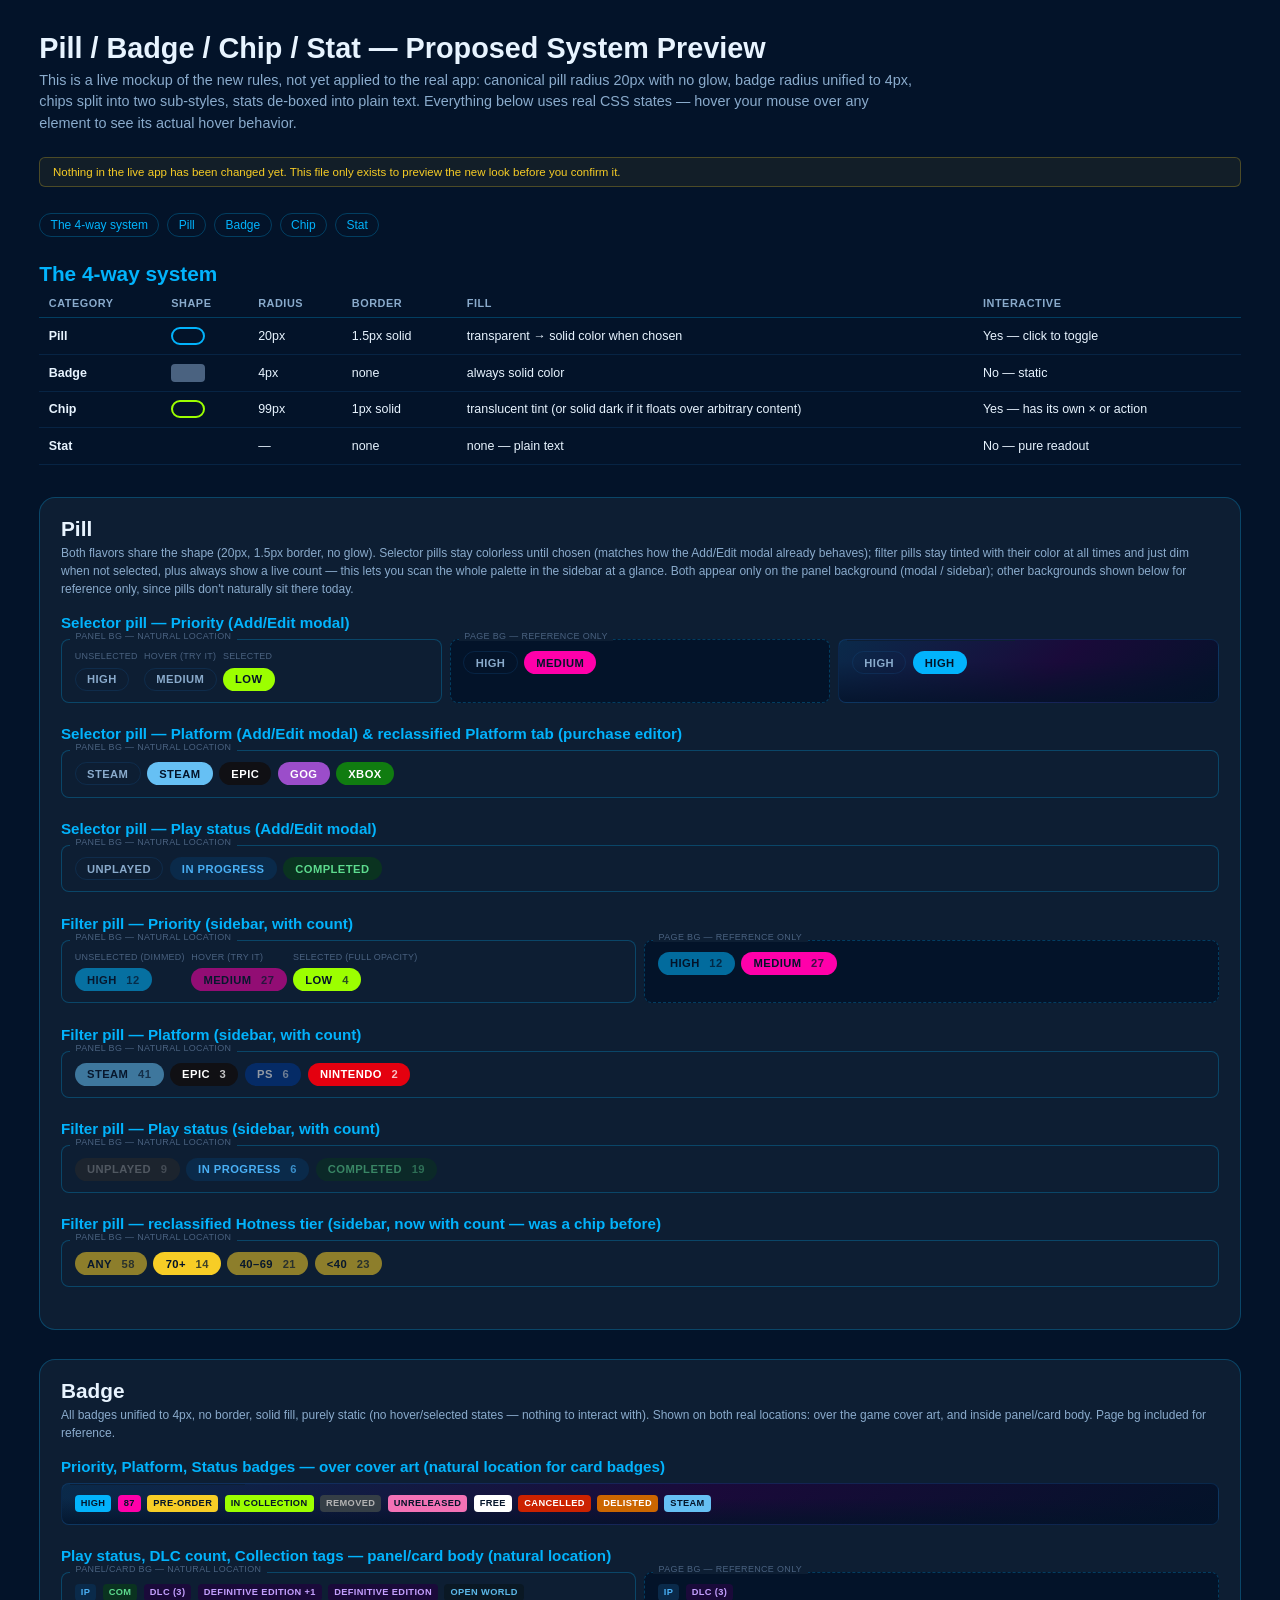
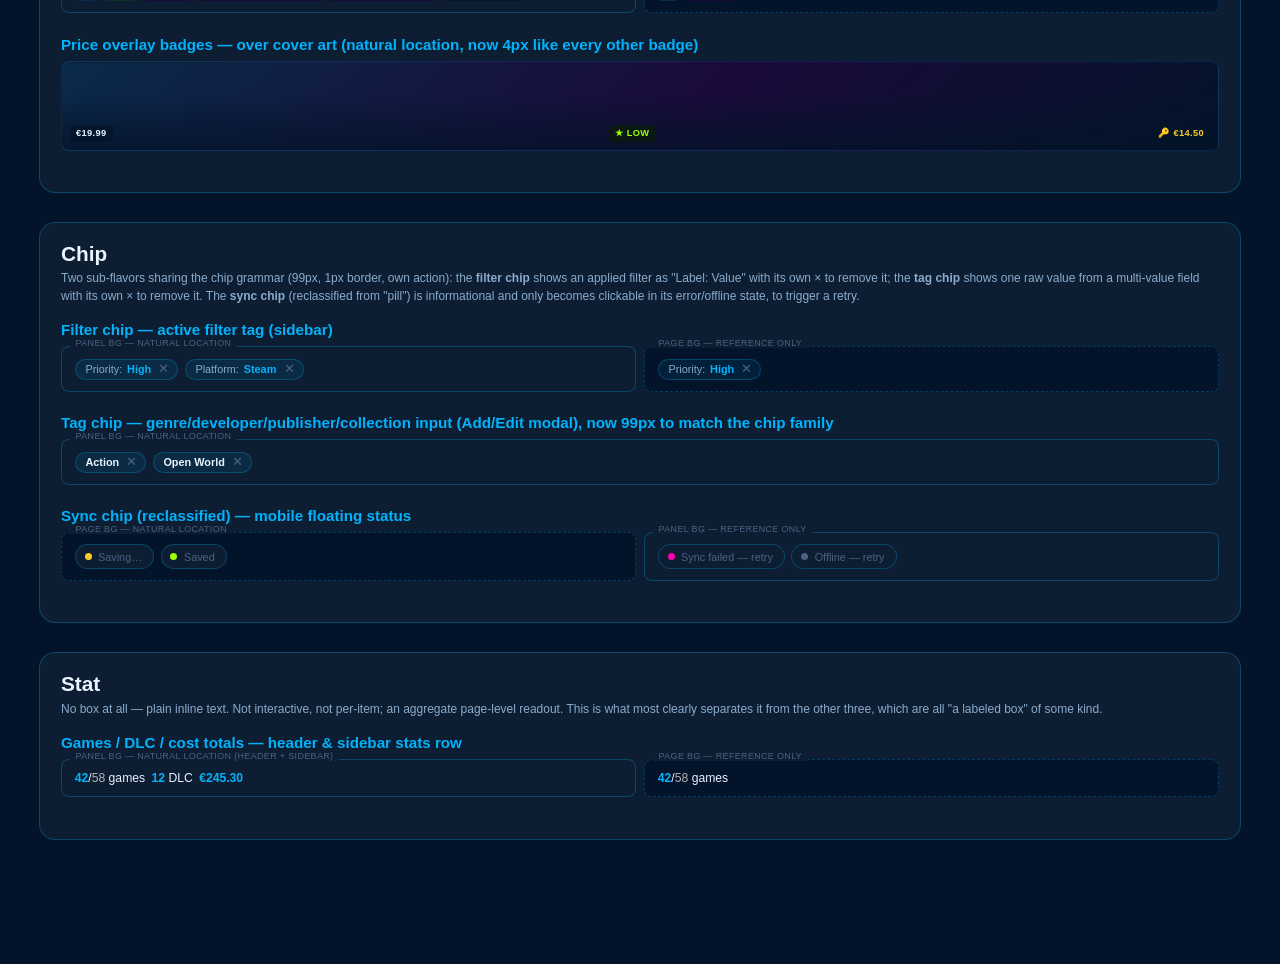
==== commit 4c5e2ca0: "Recolor hotness tier filter pill to amber Blue clashed with Priority's "High" color. Amber is the on" ====
--- a/pills-badges-chips-stats-preview.html
+++ b/pills-badges-chips-stats-preview.html
@@ -218,10 +218,10 @@
       <div class="bgrow">
         <div class="bgbox bg-panel"><span class="bglabel">panel bg — natural location</span>
           <div class="bgbody">
-            <button class="dpill dpill-filt" style="--pc:#02b3fc;--ptx:#031329">Any<span class="dpill-count">58</span></button>
-            <button class="dpill dpill-filt on" style="--pc:#02b3fc;--ptx:#031329">70+<span class="dpill-count">14</span></button>
-            <button class="dpill dpill-filt" style="--pc:#02b3fc;--ptx:#031329">40–69<span class="dpill-count">21</span></button>
-            <button class="dpill dpill-filt" style="--pc:#02b3fc;--ptx:#031329">&lt;40<span class="dpill-count">23</span></button>
+            <button class="dpill dpill-filt" style="--pc:#f7cd26;--ptx:#031329">Any<span class="dpill-count">58</span></button>
+            <button class="dpill dpill-filt on" style="--pc:#f7cd26;--ptx:#031329">70+<span class="dpill-count">14</span></button>
+            <button class="dpill dpill-filt" style="--pc:#f7cd26;--ptx:#031329">40–69<span class="dpill-count">21</span></button>
+            <button class="dpill dpill-filt" style="--pc:#f7cd26;--ptx:#031329">&lt;40<span class="dpill-count">23</span></button>
           </div>
         </div>
       </div>
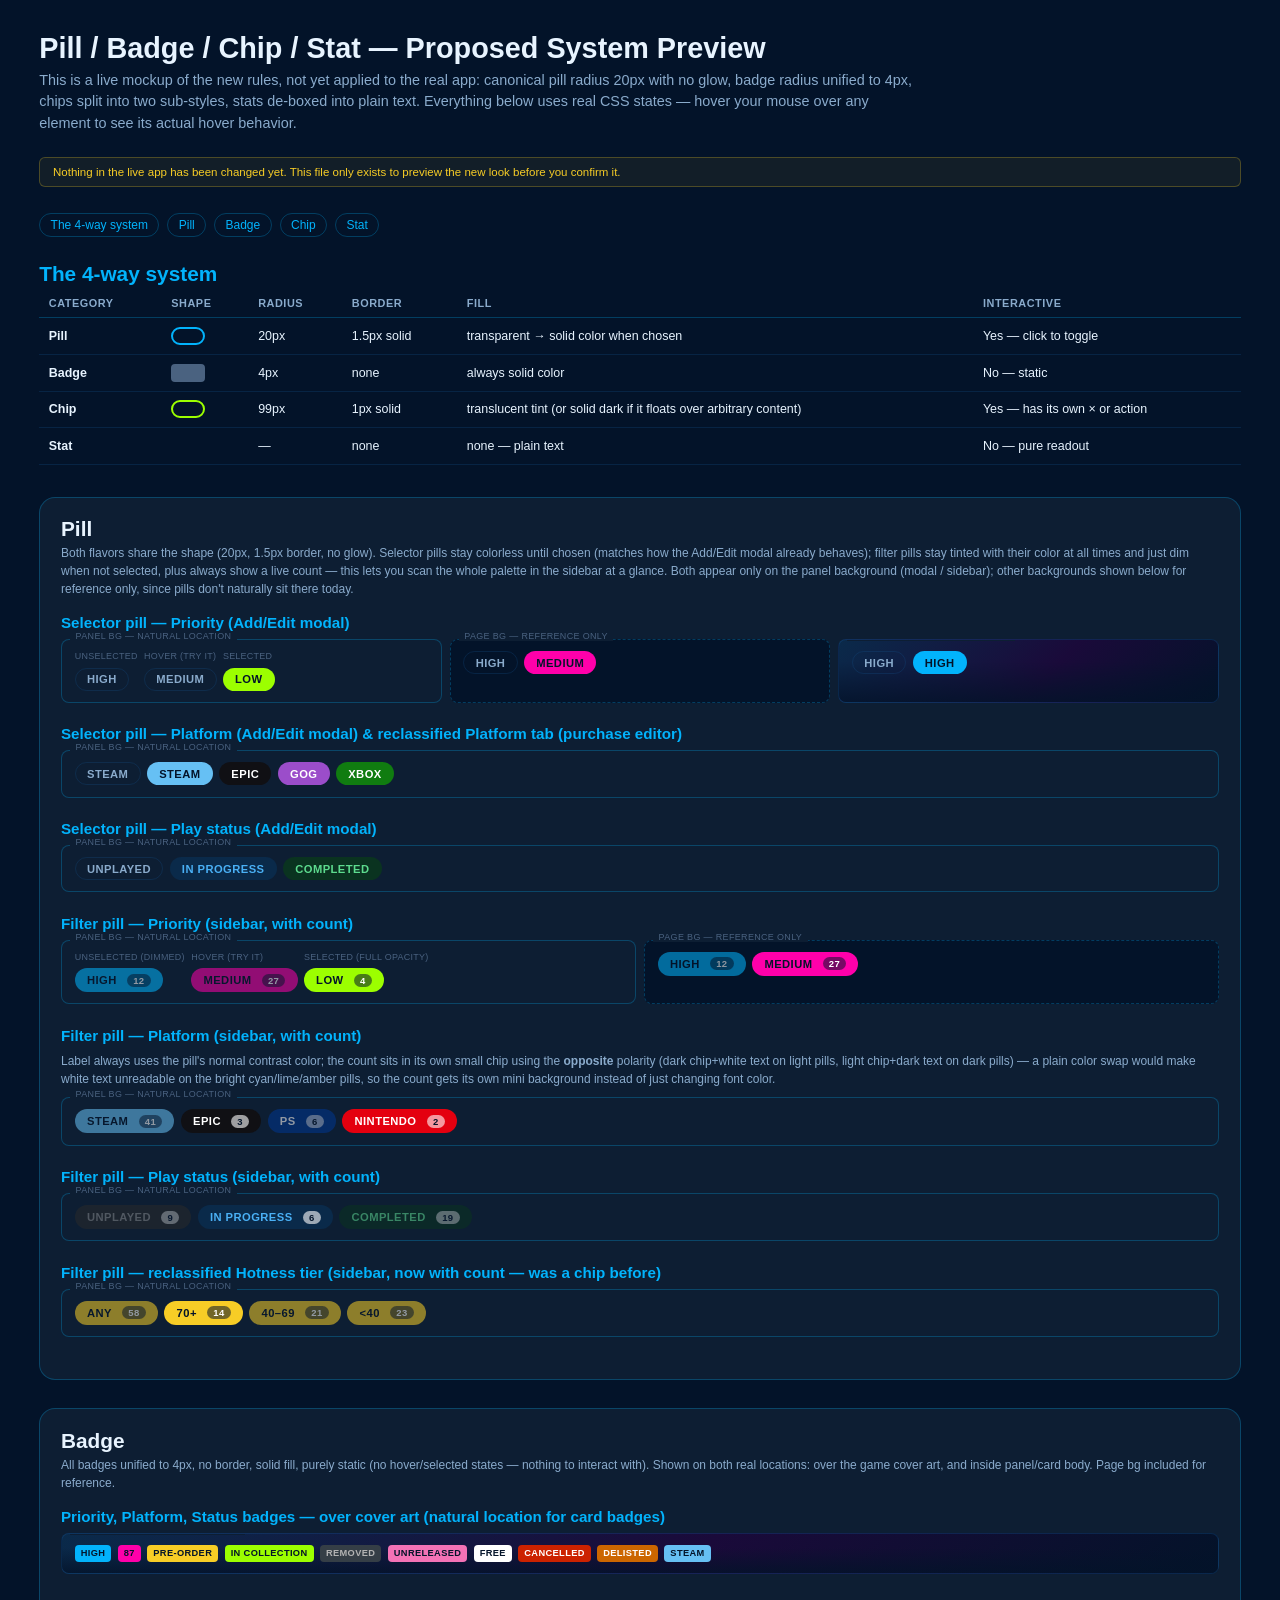
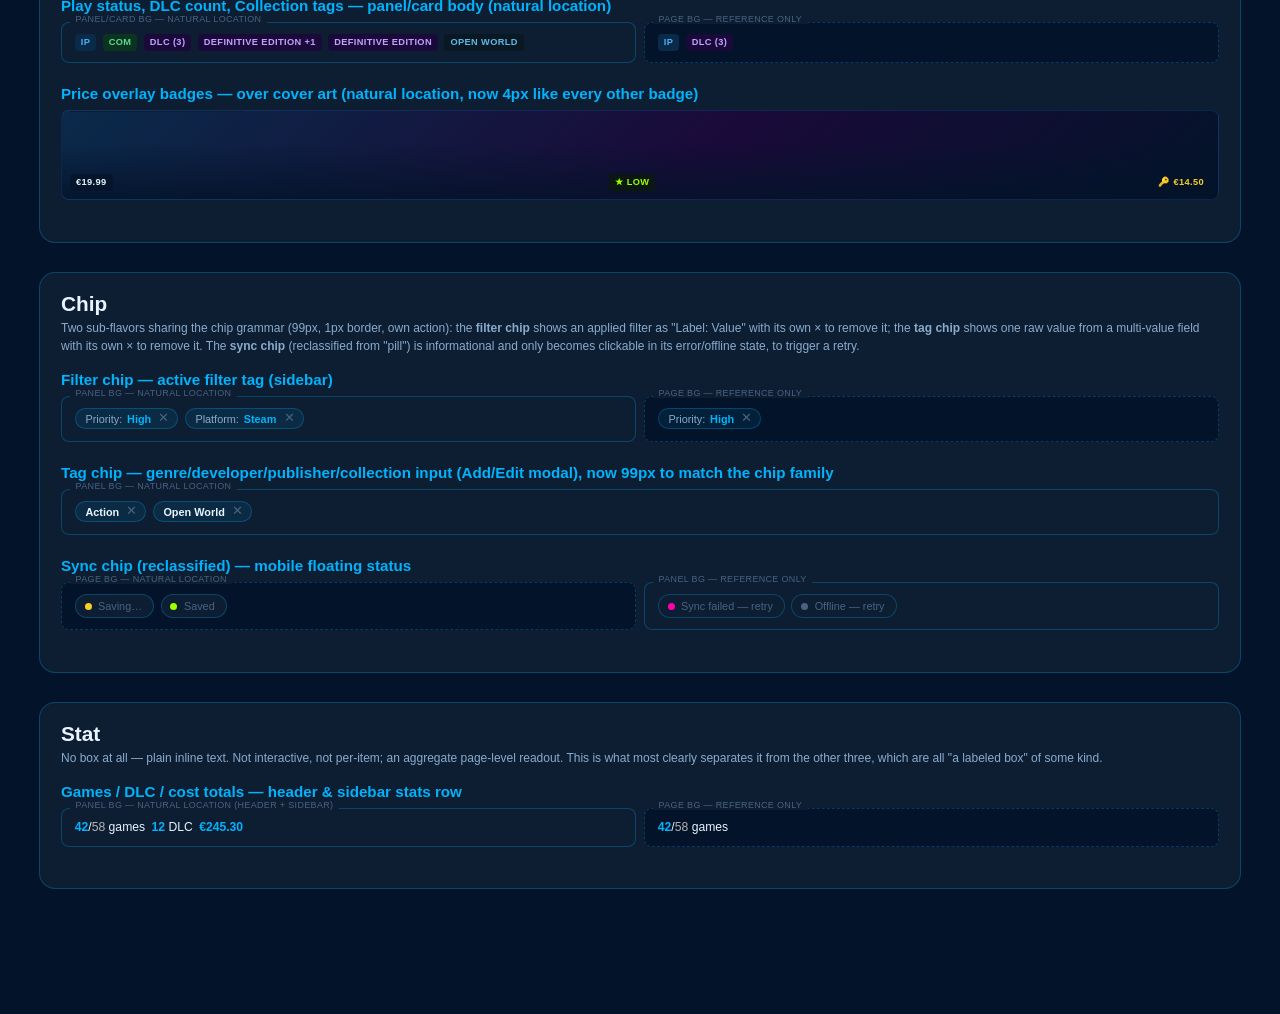
==== commit 759cbac9: "Give filter-pill counts their own contrasting chip A plain label/count color swap would make the cou" ====
--- a/pills-badges-chips-stats-preview.html
+++ b/pills-badges-chips-stats-preview.html
@@ -51,7 +51,9 @@
 .dpill-filt{background:var(--pc);color:var(--ptx,#031329);border-color:transparent;opacity:.55}
 .dpill-filt:hover{opacity:.8}
 .dpill-filt.on{opacity:1}
-.dpill-count{margin-left:.3rem;opacity:.75;font-weight:700}
+.dpill-count{margin-left:.35rem;padding:1px 6px;border-radius:99px;font-weight:700;font-size:.85em}
+.dpill-count.on-dark{background:rgba(3,19,41,.55);color:#fff}
+.dpill-count.on-light{background:rgba(255,255,255,.6);color:#031329}
 
 /* ═══ BADGE (shared grammar: 4px radius, no border, solid fill, static) ═══ */
 .dbadge{display:inline-block;padding:2px 6px;border-radius:4px;font-size:.58rem;font-weight:700;
@@ -172,15 +174,15 @@
       <div class="bgrow">
         <div class="bgbox bg-panel"><span class="bglabel">panel bg — natural location</span>
           <div class="bgbody">
-            <div class="statecell"><span class="statelabel">Unselected (dimmed)</span><button class="dpill dpill-filt" style="--pc:#02b3fc;--ptx:#031329">High<span class="dpill-count">12</span></button></div>
-            <div class="statecell"><span class="statelabel">Hover (try it)</span><button class="dpill dpill-filt" style="--pc:#ff00aa;--ptx:#031329">Medium<span class="dpill-count">27</span></button></div>
-            <div class="statecell"><span class="statelabel">Selected (full opacity)</span><button class="dpill dpill-filt on" style="--pc:#9cff00;--ptx:#031329">Low<span class="dpill-count">4</span></button></div>
-          </div>
-        </div>
-        <div class="bgbox bg-page"><span class="bglabel">page bg — reference only</span>
-          <div class="bgbody">
-            <button class="dpill dpill-filt" style="--pc:#02b3fc;--ptx:#031329">High<span class="dpill-count">12</span></button>
-            <button class="dpill dpill-filt on" style="--pc:#ff00aa;--ptx:#031329">Medium<span class="dpill-count">27</span></button>
+            <div class="statecell"><span class="statelabel">Unselected (dimmed)</span><button class="dpill dpill-filt" style="--pc:#02b3fc;--ptx:#031329">High<span class="dpill-count on-dark">12</span></button></div>
+            <div class="statecell"><span class="statelabel">Hover (try it)</span><button class="dpill dpill-filt" style="--pc:#ff00aa;--ptx:#031329">Medium<span class="dpill-count on-dark">27</span></button></div>
+            <div class="statecell"><span class="statelabel">Selected (full opacity)</span><button class="dpill dpill-filt on" style="--pc:#9cff00;--ptx:#031329">Low<span class="dpill-count on-dark">4</span></button></div>
+          </div>
+        </div>
+        <div class="bgbox bg-page"><span class="bglabel">page bg — reference only</span>
+          <div class="bgbody">
+            <button class="dpill dpill-filt" style="--pc:#02b3fc;--ptx:#031329">High<span class="dpill-count on-dark">12</span></button>
+            <button class="dpill dpill-filt on" style="--pc:#ff00aa;--ptx:#031329">Medium<span class="dpill-count on-dark">27</span></button>
           </div>
         </div>
       </div>
@@ -188,13 +190,14 @@
 
     <div class="subblock">
       <div class="subblock-title">Filter pill — Platform (sidebar, with count)</div>
-      <div class="bgrow">
-        <div class="bgbox bg-panel"><span class="bglabel">panel bg — natural location</span>
-          <div class="bgbody">
-            <button class="dpill dpill-filt" style="--pc:#66c0f4;--ptx:#031329">Steam<span class="dpill-count">41</span></button>
-            <button class="dpill dpill-filt on" style="--pc:#101014;--ptx:#fff">Epic<span class="dpill-count">3</span></button>
-            <button class="dpill dpill-filt" style="--pc:#003791;--ptx:#fff">PS<span class="dpill-count">6</span></button>
-            <button class="dpill dpill-filt on" style="--pc:#e4000f;--ptx:#fff">Nintendo<span class="dpill-count">2</span></button>
+      <div class="cat-sub" style="margin-bottom:.6rem">Label always uses the pill's normal contrast color; the count sits in its own small chip using the <b>opposite</b> polarity (dark chip+white text on light pills, light chip+dark text on dark pills) — a plain color swap would make white text unreadable on the bright cyan/lime/amber pills, so the count gets its own mini background instead of just changing font color.</div>
+      <div class="bgrow">
+        <div class="bgbox bg-panel"><span class="bglabel">panel bg — natural location</span>
+          <div class="bgbody">
+            <button class="dpill dpill-filt" style="--pc:#66c0f4;--ptx:#031329">Steam<span class="dpill-count on-dark">41</span></button>
+            <button class="dpill dpill-filt on" style="--pc:#101014;--ptx:#fff">Epic<span class="dpill-count on-light">3</span></button>
+            <button class="dpill dpill-filt" style="--pc:#003791;--ptx:#fff">PS<span class="dpill-count on-light">6</span></button>
+            <button class="dpill dpill-filt on" style="--pc:#e4000f;--ptx:#fff">Nintendo<span class="dpill-count on-light">2</span></button>
           </div>
         </div>
       </div>
@@ -205,9 +208,9 @@
       <div class="bgrow">
         <div class="bgbox bg-panel"><span class="bglabel">panel bg — natural location</span>
           <div class="bgbody">
-            <button class="dpill dpill-filt" style="--pc:#2a2a2a;--ptx:#888">Unplayed<span class="dpill-count">9</span></button>
-            <button class="dpill dpill-filt on" style="--pc:#0a2a4a;--ptx:#4ab0f5">In Progress<span class="dpill-count">6</span></button>
-            <button class="dpill dpill-filt" style="--pc:#0a3320;--ptx:#5ddb8e">Completed<span class="dpill-count">19</span></button>
+            <button class="dpill dpill-filt" style="--pc:#2a2a2a;--ptx:#888">Unplayed<span class="dpill-count on-light">9</span></button>
+            <button class="dpill dpill-filt on" style="--pc:#0a2a4a;--ptx:#4ab0f5">In Progress<span class="dpill-count on-light">6</span></button>
+            <button class="dpill dpill-filt" style="--pc:#0a3320;--ptx:#5ddb8e">Completed<span class="dpill-count on-light">19</span></button>
           </div>
         </div>
       </div>
@@ -218,10 +221,10 @@
       <div class="bgrow">
         <div class="bgbox bg-panel"><span class="bglabel">panel bg — natural location</span>
           <div class="bgbody">
-            <button class="dpill dpill-filt" style="--pc:#f7cd26;--ptx:#031329">Any<span class="dpill-count">58</span></button>
-            <button class="dpill dpill-filt on" style="--pc:#f7cd26;--ptx:#031329">70+<span class="dpill-count">14</span></button>
-            <button class="dpill dpill-filt" style="--pc:#f7cd26;--ptx:#031329">40–69<span class="dpill-count">21</span></button>
-            <button class="dpill dpill-filt" style="--pc:#f7cd26;--ptx:#031329">&lt;40<span class="dpill-count">23</span></button>
+            <button class="dpill dpill-filt" style="--pc:#f7cd26;--ptx:#031329">Any<span class="dpill-count on-dark">58</span></button>
+            <button class="dpill dpill-filt on" style="--pc:#f7cd26;--ptx:#031329">70+<span class="dpill-count on-dark">14</span></button>
+            <button class="dpill dpill-filt" style="--pc:#f7cd26;--ptx:#031329">40–69<span class="dpill-count on-dark">21</span></button>
+            <button class="dpill dpill-filt" style="--pc:#f7cd26;--ptx:#031329">&lt;40<span class="dpill-count on-dark">23</span></button>
           </div>
         </div>
       </div>
